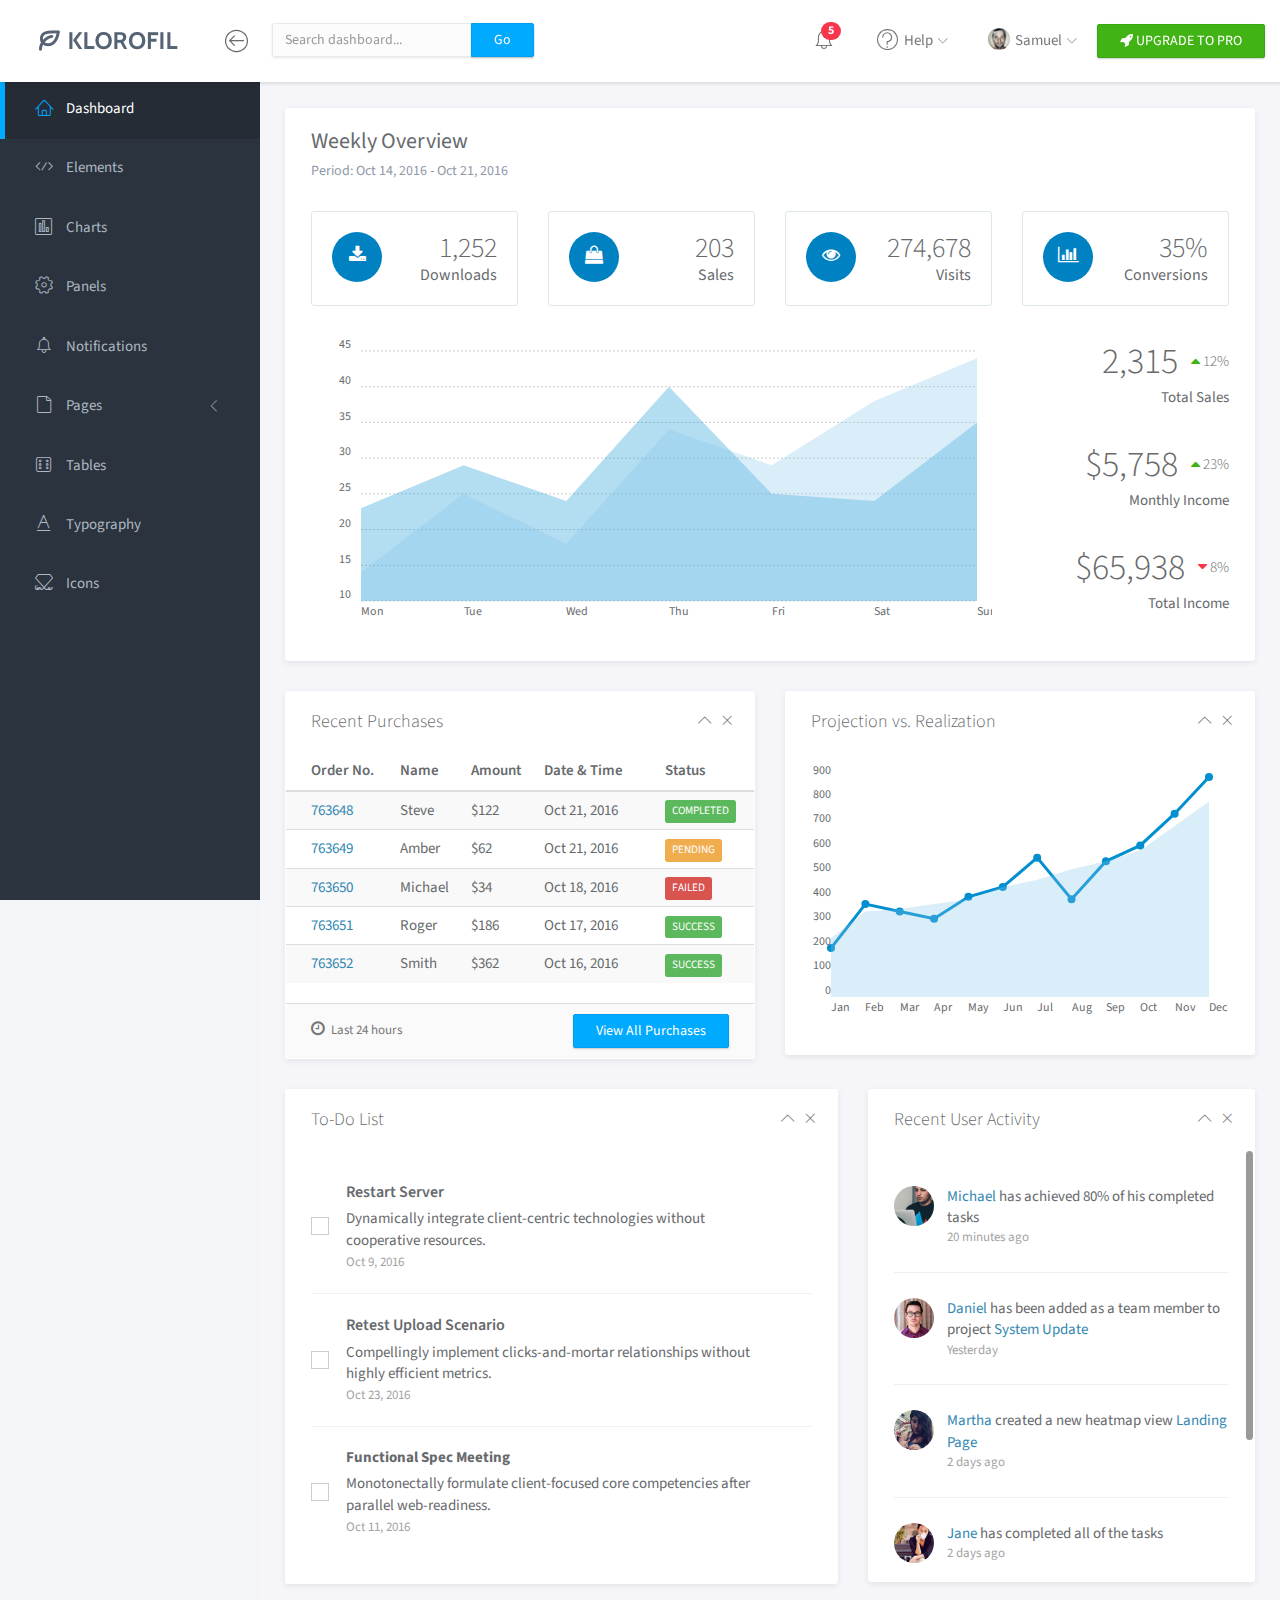
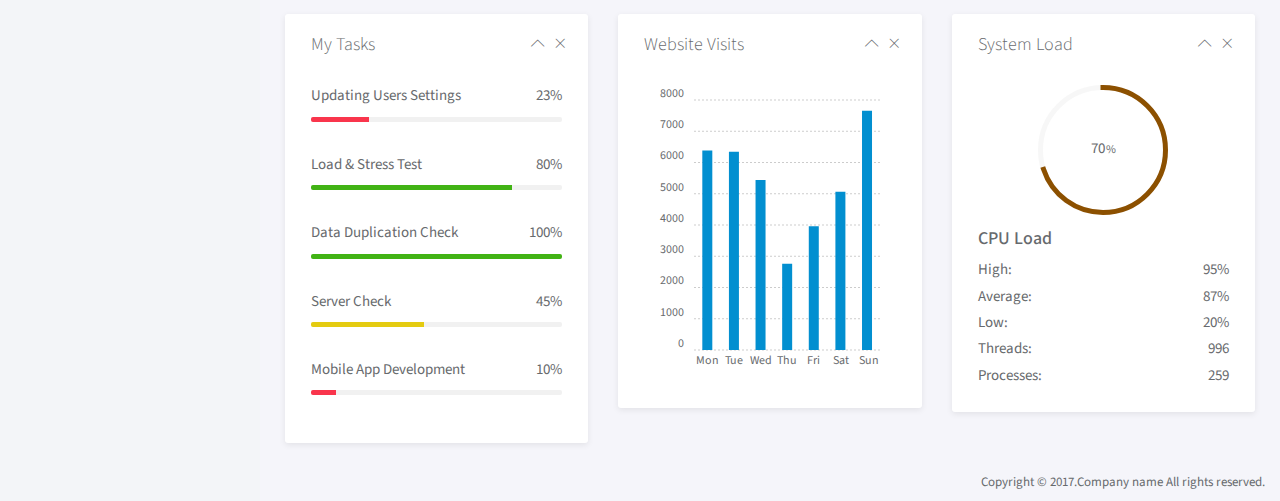
==== src/main/webapp/company/index.html @ ff8c05d2 "添加web页面" ====
<!doctype html>
<html lang="en">

<head>
	<title>Home</title>
	<meta charset="utf-8">
	<meta http-equiv="X-UA-Compatible" content="IE=edge,chrome=1">
	<meta name="viewport" content="width=device-width, initial-scale=1.0, maximum-scale=1.0, user-scalable=0">
	<!-- VENDOR CSS -->
	<link rel="stylesheet" href="../assets/vendor/bootstrap/css/bootstrap.min.css">
	<link rel="stylesheet" href="../assets/vendor/font-awesome/css/font-awesome.min.css">
	<link rel="stylesheet" href="../assets/vendor/linearicons/style.css">
	<link rel="stylesheet" href="../assets/vendor/chartist/css/chartist-custom.css">
	<!-- MAIN CSS -->
	<link rel="stylesheet" href="../assets/css/main.css">
	<!-- FOR DEMO PURPOSES ONLY. You should remove this in your project -->
	<link rel="stylesheet" href="../assets/css/demo.css">
	<!-- GOOGLE FONTS -->
	<link href="https://fonts.googleapis.com/css?family=Source+Sans+Pro:300,400,600,700" rel="stylesheet">
	<!-- ICONS -->
	<link rel="apple-touch-icon" sizes="76x76" href="../assets/img/apple-icon.png">
	<link rel="icon" type="image/png" sizes="96x96" href="../assets/img/favicon.png">
</head>

<body>
	<!-- WRAPPER -->
	<div id="wrapper">
		<!-- NAVBAR -->
		<nav class="navbar navbar-default navbar-fixed-top">
			<div class="brand">
				<a href="index.html"><img src="../assets/img/logo-dark.png" alt="Klorofil Logo" class="img-responsive logo"></a>
			</div>
			<div class="container-fluid">
				<div class="navbar-btn">
					<button type="button" class="btn-toggle-fullwidth"><i class="lnr lnr-arrow-left-circle"></i></button>
				</div>
				<form class="navbar-form navbar-left">
					<div class="input-group">
						<input type="text" value="" class="form-control" placeholder="Search dashboard...">
						<span class="input-group-btn"><button type="button" class="btn btn-primary">Go</button></span>
					</div>
				</form>
				<div class="navbar-btn navbar-btn-right">
					<a class="btn btn-success update-pro" href="#downloads/klorofil-pro-bootstrap-admin-dashboard-template/?utm_source=klorofil&utm_medium=template&utm_campaign=KlorofilPro" title="Upgrade to Pro" target="_blank"><i class="fa fa-rocket"></i> <span>UPGRADE TO PRO</span></a>
				</div>
				<div id="navbar-menu">
					<ul class="nav navbar-nav navbar-right">
						<li class="dropdown">
							<a href="#" class="dropdown-toggle icon-menu" data-toggle="dropdown">
								<i class="lnr lnr-alarm"></i>
								<span class="badge bg-danger">5</span>
							</a>
							<ul class="dropdown-menu notifications">
								<li><a href="#" class="notification-item"><span class="dot bg-warning"></span>System space is almost full</a></li>
								<li><a href="#" class="notification-item"><span class="dot bg-danger"></span>You have 9 unfinished tasks</a></li>
								<li><a href="#" class="notification-item"><span class="dot bg-success"></span>Monthly report is available</a></li>
								<li><a href="#" class="notification-item"><span class="dot bg-warning"></span>Weekly meeting in 1 hour</a></li>
								<li><a href="#" class="notification-item"><span class="dot bg-success"></span>Your request has been approved</a></li>
								<li><a href="#" class="more">See all notifications</a></li>
							</ul>
						</li>
						<li class="dropdown">
							<a href="#" class="dropdown-toggle" data-toggle="dropdown"><i class="lnr lnr-question-circle"></i> <span>Help</span> <i class="icon-submenu lnr lnr-chevron-down"></i></a>
							<ul class="dropdown-menu">
								<li><a href="#">Basic Use</a></li>
								<li><a href="#">Working With Data</a></li>
								<li><a href="#">Security</a></li>
								<li><a href="#">Troubleshooting</a></li>
							</ul>
						</li>
						<li class="dropdown">
							<a href="#" class="dropdown-toggle" data-toggle="dropdown"><img src="../assets/img/user.png" class="img-circle" alt="Avatar"> <span>Samuel</span> <i class="icon-submenu lnr lnr-chevron-down"></i></a>
							<ul class="dropdown-menu">
								<li><a href="#"><i class="lnr lnr-user"></i> <span>My Profile</span></a></li>
								<li><a href="#"><i class="lnr lnr-envelope"></i> <span>Message</span></a></li>
								<li><a href="#"><i class="lnr lnr-cog"></i> <span>Settings</span></a></li>
								<li><a href="#"><i class="lnr lnr-exit"></i> <span>Logout</span></a></li>
							</ul>
						</li>
						<!-- <li>
							<a class="update-pro" href="#downloads/klorofil-pro-bootstrap-admin-dashboard-template/?utm_source=klorofil&utm_medium=template&utm_campaign=KlorofilPro" title="Upgrade to Pro" target="_blank"><i class="fa fa-rocket"></i> <span>UPGRADE TO PRO</span></a>
						</li> -->
					</ul>
				</div>
			</div>
		</nav>
		<!-- END NAVBAR -->
		<!-- LEFT SIDEBAR -->
		<div id="sidebar-nav" class="sidebar">
			<div class="sidebar-scroll">
				<nav>
					<ul class="nav">
						<li><a href="index.html" class="active"><i class="lnr lnr-home"></i> <span>Dashboard</span></a></li>
						<li><a href="elements.html" class=""><i class="lnr lnr-code"></i> <span>Elements</span></a></li>
						<li><a href="charts.html" class=""><i class="lnr lnr-chart-bars"></i> <span>Charts</span></a></li>
						<li><a href="panels.html" class=""><i class="lnr lnr-cog"></i> <span>Panels</span></a></li>
						<li><a href="notifications.html" class=""><i class="lnr lnr-alarm"></i> <span>Notifications</span></a></li>
						<li>
							<a href="#subPages" data-toggle="collapse" class="collapsed"><i class="lnr lnr-file-empty"></i> <span>Pages</span> <i class="icon-submenu lnr lnr-chevron-left"></i></a>
							<div id="subPages" class="collapse ">
								<ul class="nav">
									<li><a href="page-profile.html" class="">Profile</a></li>
									<li><a href="page-login.html" class="">Login</a></li>
									<li><a href="page-lockscreen.html" class="">Lockscreen</a></li>
								</ul>
							</div>
						</li>
						<li><a href="tables.html" class=""><i class="lnr lnr-dice"></i> <span>Tables</span></a></li>
						<li><a href="typography.html" class=""><i class="lnr lnr-text-format"></i> <span>Typography</span></a></li>
						<li><a href="icons.html" class=""><i class="lnr lnr-linearicons"></i> <span>Icons</span></a></li>
					</ul>
				</nav>
			</div>
		</div>
		<!-- END LEFT SIDEBAR -->
		<!-- MAIN -->
		<div class="main">
			<!-- MAIN CONTENT -->
			<div class="main-content">
				<div class="container-fluid">
					<!-- OVERVIEW -->
					<div class="panel panel-headline">
						<div class="panel-heading">
							<h3 class="panel-title">Weekly Overview</h3>
							<p class="panel-subtitle">Period: Oct 14, 2016 - Oct 21, 2016</p>
						</div>
						<div class="panel-body">
							<div class="row">
								<div class="col-md-3">
									<div class="metric">
										<span class="icon"><i class="fa fa-download"></i></span>
										<p>
											<span class="number">1,252</span>
											<span class="title">Downloads</span>
										</p>
									</div>
								</div>
								<div class="col-md-3">
									<div class="metric">
										<span class="icon"><i class="fa fa-shopping-bag"></i></span>
										<p>
											<span class="number">203</span>
											<span class="title">Sales</span>
										</p>
									</div>
								</div>
								<div class="col-md-3">
									<div class="metric">
										<span class="icon"><i class="fa fa-eye"></i></span>
										<p>
											<span class="number">274,678</span>
											<span class="title">Visits</span>
										</p>
									</div>
								</div>
								<div class="col-md-3">
									<div class="metric">
										<span class="icon"><i class="fa fa-bar-chart"></i></span>
										<p>
											<span class="number">35%</span>
											<span class="title">Conversions</span>
										</p>
									</div>
								</div>
							</div>
							<div class="row">
								<div class="col-md-9">
									<div id="headline-chart" class="ct-chart"></div>
								</div>
								<div class="col-md-3">
									<div class="weekly-summary text-right">
										<span class="number">2,315</span> <span class="percentage"><i class="fa fa-caret-up text-success"></i> 12%</span>
										<span class="info-label">Total Sales</span>
									</div>
									<div class="weekly-summary text-right">
										<span class="number">$5,758</span> <span class="percentage"><i class="fa fa-caret-up text-success"></i> 23%</span>
										<span class="info-label">Monthly Income</span>
									</div>
									<div class="weekly-summary text-right">
										<span class="number">$65,938</span> <span class="percentage"><i class="fa fa-caret-down text-danger"></i> 8%</span>
										<span class="info-label">Total Income</span>
									</div>
								</div>
							</div>
						</div>
					</div>
					<!-- END OVERVIEW -->
					<div class="row">
						<div class="col-md-6">
							<!-- RECENT PURCHASES -->
							<div class="panel">
								<div class="panel-heading">
									<h3 class="panel-title">Recent Purchases</h3>
									<div class="right">
										<button type="button" class="btn-toggle-collapse"><i class="lnr lnr-chevron-up"></i></button>
										<button type="button" class="btn-remove"><i class="lnr lnr-cross"></i></button>
									</div>
								</div>
								<div class="panel-body no-padding">
									<table class="table table-striped">
										<thead>
											<tr>
												<th>Order No.</th>
												<th>Name</th>
												<th>Amount</th>
												<th>Date &amp; Time</th>
												<th>Status</th>
											</tr>
										</thead>
										<tbody>
											<tr>
												<td><a href="#">763648</a></td>
												<td>Steve</td>
												<td>$122</td>
												<td>Oct 21, 2016</td>
												<td><span class="label label-success">COMPLETED</span></td>
											</tr>
											<tr>
												<td><a href="#">763649</a></td>
												<td>Amber</td>
												<td>$62</td>
												<td>Oct 21, 2016</td>
												<td><span class="label label-warning">PENDING</span></td>
											</tr>
											<tr>
												<td><a href="#">763650</a></td>
												<td>Michael</td>
												<td>$34</td>
												<td>Oct 18, 2016</td>
												<td><span class="label label-danger">FAILED</span></td>
											</tr>
											<tr>
												<td><a href="#">763651</a></td>
												<td>Roger</td>
												<td>$186</td>
												<td>Oct 17, 2016</td>
												<td><span class="label label-success">SUCCESS</span></td>
											</tr>
											<tr>
												<td><a href="#">763652</a></td>
												<td>Smith</td>
												<td>$362</td>
												<td>Oct 16, 2016</td>
												<td><span class="label label-success">SUCCESS</span></td>
											</tr>
										</tbody>
									</table>
								</div>
								<div class="panel-footer">
									<div class="row">
										<div class="col-md-6"><span class="panel-note"><i class="fa fa-clock-o"></i> Last 24 hours</span></div>
										<div class="col-md-6 text-right"><a href="#" class="btn btn-primary">View All Purchases</a></div>
									</div>
								</div>
							</div>
							<!-- END RECENT PURCHASES -->
						</div>
						<div class="col-md-6">
							<!-- MULTI CHARTS -->
							<div class="panel">
								<div class="panel-heading">
									<h3 class="panel-title">Projection vs. Realization</h3>
									<div class="right">
										<button type="button" class="btn-toggle-collapse"><i class="lnr lnr-chevron-up"></i></button>
										<button type="button" class="btn-remove"><i class="lnr lnr-cross"></i></button>
									</div>
								</div>
								<div class="panel-body">
									<div id="visits-trends-chart" class="ct-chart"></div>
								</div>
							</div>
							<!-- END MULTI CHARTS -->
						</div>
					</div>
					<div class="row">
						<div class="col-md-7">
							<!-- TODO LIST -->
							<div class="panel">
								<div class="panel-heading">
									<h3 class="panel-title">To-Do List</h3>
									<div class="right">
										<button type="button" class="btn-toggle-collapse"><i class="lnr lnr-chevron-up"></i></button>
										<button type="button" class="btn-remove"><i class="lnr lnr-cross"></i></button>
									</div>
								</div>
								<div class="panel-body">
									<ul class="list-unstyled todo-list">
										<li>
											<label class="control-inline fancy-checkbox">
												<input type="checkbox"><span></span>
											</label>
											<p>
												<span class="title">Restart Server</span>
												<span class="short-description">Dynamically integrate client-centric technologies without cooperative resources.</span>
												<span class="date">Oct 9, 2016</span>
											</p>
											<div class="controls">
												<a href="#"><i class="icon-software icon-software-pencil"></i></a> <a href="#"><i class="icon-arrows icon-arrows-circle-remove"></i></a>
											</div>
										</li>
										<li>
											<label class="control-inline fancy-checkbox">
												<input type="checkbox"><span></span>
											</label>
											<p>
												<span class="title">Retest Upload Scenario</span>
												<span class="short-description">Compellingly implement clicks-and-mortar relationships without highly efficient metrics.</span>
												<span class="date">Oct 23, 2016</span>
											</p>
											<div class="controls">
												<a href="#"><i class="icon-software icon-software-pencil"></i></a> <a href="#"><i class="icon-arrows icon-arrows-circle-remove"></i></a>
											</div>
										</li>
										<li>
											<label class="control-inline fancy-checkbox">
												<input type="checkbox"><span></span>
											</label>
											<p>
												<strong>Functional Spec Meeting</strong>
												<span class="short-description">Monotonectally formulate client-focused core competencies after parallel web-readiness.</span>
												<span class="date">Oct 11, 2016</span>
											</p>
											<div class="controls">
												<a href="#"><i class="icon-software icon-software-pencil"></i></a> <a href="#"><i class="icon-arrows icon-arrows-circle-remove"></i></a>
											</div>
										</li>
									</ul>
								</div>
							</div>
							<!-- END TODO LIST -->
						</div>
						<div class="col-md-5">
							<!-- TIMELINE -->
							<div class="panel panel-scrolling">
								<div class="panel-heading">
									<h3 class="panel-title">Recent User Activity</h3>
									<div class="right">
										<button type="button" class="btn-toggle-collapse"><i class="lnr lnr-chevron-up"></i></button>
										<button type="button" class="btn-remove"><i class="lnr lnr-cross"></i></button>
									</div>
								</div>
								<div class="panel-body">
									<ul class="list-unstyled activity-list">
										<li>
											<img src="../assets/img/user1.png" alt="Avatar" class="img-circle pull-left avatar">
											<p><a href="#">Michael</a> has achieved 80% of his completed tasks <span class="timestamp">20 minutes ago</span></p>
										</li>
										<li>
											<img src="../assets/img/user2.png" alt="Avatar" class="img-circle pull-left avatar">
											<p><a href="#">Daniel</a> has been added as a team member to project <a href="#">System Update</a> <span class="timestamp">Yesterday</span></p>
										</li>
										<li>
											<img src="../assets/img/user3.png" alt="Avatar" class="img-circle pull-left avatar">
											<p><a href="#">Martha</a> created a new heatmap view <a href="#">Landing Page</a> <span class="timestamp">2 days ago</span></p>
										</li>
										<li>
											<img src="../assets/img/user4.png" alt="Avatar" class="img-circle pull-left avatar">
											<p><a href="#">Jane</a> has completed all of the tasks <span class="timestamp">2 days ago</span></p>
										</li>
										<li>
											<img src="../assets/img/user5.png" alt="Avatar" class="img-circle pull-left avatar">
											<p><a href="#">Jason</a> started a discussion about <a href="#">Weekly Meeting</a> <span class="timestamp">3 days ago</span></p>
										</li>
									</ul>
									<button type="button" class="btn btn-primary btn-bottom center-block">Load More</button>
								</div>
							</div>
							<!-- END TIMELINE -->
						</div>
					</div>
					<div class="row">
						<div class="col-md-4">
							<!-- TASKS -->
							<div class="panel">
								<div class="panel-heading">
									<h3 class="panel-title">My Tasks</h3>
									<div class="right">
										<button type="button" class="btn-toggle-collapse"><i class="lnr lnr-chevron-up"></i></button>
										<button type="button" class="btn-remove"><i class="lnr lnr-cross"></i></button>
									</div>
								</div>
								<div class="panel-body">
									<ul class="list-unstyled task-list">
										<li>
											<p>Updating Users Settings <span class="label-percent">23%</span></p>
											<div class="progress progress-xs">
												<div class="progress-bar progress-bar-danger" role="progressbar" aria-valuenow="23" aria-valuemin="0" aria-valuemax="100" style="width:23%">
													<span class="sr-only">23% Complete</span>
												</div>
											</div>
										</li>
										<li>
											<p>Load &amp; Stress Test <span class="label-percent">80%</span></p>
											<div class="progress progress-xs">
												<div class="progress-bar progress-bar-success" role="progressbar" aria-valuenow="80" aria-valuemin="0" aria-valuemax="100" style="width: 80%">
													<span class="sr-only">80% Complete</span>
												</div>
											</div>
										</li>
										<li>
											<p>Data Duplication Check <span class="label-percent">100%</span></p>
											<div class="progress progress-xs">
												<div class="progress-bar progress-bar-success" role="progressbar" aria-valuenow="100" aria-valuemin="0" aria-valuemax="100" style="width: 100%">
													<span class="sr-only">Success</span>
												</div>
											</div>
										</li>
										<li>
											<p>Server Check <span class="label-percent">45%</span></p>
											<div class="progress progress-xs">
												<div class="progress-bar progress-bar-warning" role="progressbar" aria-valuenow="45" aria-valuemin="0" aria-valuemax="100" style="width: 45%">
													<span class="sr-only">45% Complete</span>
												</div>
											</div>
										</li>
										<li>
											<p>Mobile App Development <span class="label-percent">10%</span></p>
											<div class="progress progress-xs">
												<div class="progress-bar progress-bar-danger" role="progressbar" aria-valuenow="10" aria-valuemin="0" aria-valuemax="100" style="width: 10%">
													<span class="sr-only">10% Complete</span>
												</div>
											</div>
										</li>
									</ul>
								</div>
							</div>
							<!-- END TASKS -->
						</div>
						<div class="col-md-4">
							<!-- VISIT CHART -->
							<div class="panel">
								<div class="panel-heading">
									<h3 class="panel-title">Website Visits</h3>
									<div class="right">
										<button type="button" class="btn-toggle-collapse"><i class="lnr lnr-chevron-up"></i></button>
										<button type="button" class="btn-remove"><i class="lnr lnr-cross"></i></button>
									</div>
								</div>
								<div class="panel-body">
									<div id="visits-chart" class="ct-chart"></div>
								</div>
							</div>
							<!-- END VISIT CHART -->
						</div>
						<div class="col-md-4">
							<!-- REALTIME CHART -->
							<div class="panel">
								<div class="panel-heading">
									<h3 class="panel-title">System Load</h3>
									<div class="right">
										<button type="button" class="btn-toggle-collapse"><i class="lnr lnr-chevron-up"></i></button>
										<button type="button" class="btn-remove"><i class="lnr lnr-cross"></i></button>
									</div>
								</div>
								<div class="panel-body">
									<div id="system-load" class="easy-pie-chart" data-percent="70">
										<span class="percent">70</span>
									</div>
									<h4>CPU Load</h4>
									<ul class="list-unstyled list-justify">
										<li>High: <span>95%</span></li>
										<li>Average: <span>87%</span></li>
										<li>Low: <span>20%</span></li>
										<li>Threads: <span>996</span></li>
										<li>Processes: <span>259</span></li>
									</ul>
								</div>
							</div>
							<!-- END REALTIME CHART -->
						</div>
					</div>
				</div>
			</div>
			<!-- END MAIN CONTENT -->
		</div>
		<!-- END MAIN -->
		<div class="clearfix"></div>
		<footer>
			<div class="container-fluid">
				<p class="copyright">Copyright &copy; 2017.Company name All rights reserved.</p>
			</div>
		</footer>
	</div>
	<!-- END WRAPPER -->
	<!-- Javascript -->
	<script src="../assets/vendor/jquery/jquery.min.js"></script>
	<script src="../assets/vendor/bootstrap/js/bootstrap.min.js"></script>
	<script src="../assets/vendor/jquery-slimscroll/jquery.slimscroll.min.js"></script>
	<script src="../assets/vendor/jquery.easy-pie-chart/jquery.easypiechart.min.js"></script>
	<script src="../assets/vendor/chartist/js/chartist.min.js"></script>
	<script src="../assets/scripts/klorofil-common.js"></script>
	<script>
	$(function() {
		var data, options;

		// headline charts
		data = {
			labels: ['Mon', 'Tue', 'Wed', 'Thu', 'Fri', 'Sat', 'Sun'],
			series: [
				[23, 29, 24, 40, 25, 24, 35],
				[14, 25, 18, 34, 29, 38, 44],
			]
		};

		options = {
			height: 300,
			showArea: true,
			showLine: false,
			showPoint: false,
			fullWidth: true,
			axisX: {
				showGrid: false
			},
			lineSmooth: false,
		};

		new Chartist.Line('#headline-chart', data, options);


		// visits trend charts
		data = {
			labels: ['Jan', 'Feb', 'Mar', 'Apr', 'May', 'Jun', 'Jul', 'Aug', 'Sep', 'Oct', 'Nov', 'Dec'],
			series: [{
				name: 'series-real',
				data: [200, 380, 350, 320, 410, 450, 570, 400, 555, 620, 750, 900],
			}, {
				name: 'series-projection',
				data: [240, 350, 360, 380, 400, 450, 480, 523, 555, 600, 700, 800],
			}]
		};

		options = {
			fullWidth: true,
			lineSmooth: false,
			height: "270px",
			low: 0,
			high: 'auto',
			series: {
				'series-projection': {
					showArea: true,
					showPoint: false,
					showLine: false
				},
			},
			axisX: {
				showGrid: false,

			},
			axisY: {
				showGrid: false,
				onlyInteger: true,
				offset: 0,
			},
			chartPadding: {
				left: 20,
				right: 20
			}
		};

		new Chartist.Line('#visits-trends-chart', data, options);


		// visits chart
		data = {
			labels: ['Mon', 'Tue', 'Wed', 'Thu', 'Fri', 'Sat', 'Sun'],
			series: [
				[6384, 6342, 5437, 2764, 3958, 5068, 7654]
			]
		};

		options = {
			height: 300,
			axisX: {
				showGrid: false
			},
		};

		new Chartist.Bar('#visits-chart', data, options);


		// real-time pie chart
		var sysLoad = $('#system-load').easyPieChart({
			size: 130,
			barColor: function(percent) {
				return "rgb(" + Math.round(200 * percent / 100) + ", " + Math.round(200 * (1.1 - percent / 100)) + ", 0)";
			},
			trackColor: 'rgba(245, 245, 245, 0.8)',
			scaleColor: false,
			lineWidth: 5,
			lineCap: "square",
			animate: 800
		});

		var updateInterval = 3000; // in milliseconds

		setInterval(function() {
			var randomVal;
			randomVal = getRandomInt(0, 100);

			sysLoad.data('easyPieChart').update(randomVal);
			sysLoad.find('.percent').text(randomVal);
		}, updateInterval);

		function getRandomInt(min, max) {
			return Math.floor(Math.random() * (max - min + 1)) + min;
		}

	});
	</script>
</body>

</html>
---- src/main/webapp/assets/vendor/linearicons/style.css ----
@font-face {
	font-family: 'Linearicons-Free';
	src:url('fonts/Linearicons-Free.eot?w118d');
	src:url('fonts/Linearicons-Free.eot?#iefixw118d') format('embedded-opentype'),
		url('fonts/Linearicons-Free.woff2?w118d') format('woff2'),
		url('fonts/Linearicons-Free.woff?w118d') format('woff'),
		url('fonts/Linearicons-Free.ttf?w118d') format('truetype'),
		url('fonts/Linearicons-Free.svg?w118d#Linearicons-Free') format('svg');
	font-weight: normal;
	font-style: normal;
}

.lnr {
	font-family: 'Linearicons-Free';
	speak: none;
	font-style: normal;
	font-weight: normal;
	font-variant: normal;
	text-transform: none;
	line-height: 1;

	/* Better Font Rendering =========== */
	-webkit-font-smoothing: antialiased;
	-moz-osx-font-smoothing: grayscale;
}

.lnr-home:before {
	content: "\e800";
}
.lnr-apartment:before {
	content: "\e801";
}
.lnr-pencil:before {
	content: "\e802";
}
.lnr-magic-wand:before {
	content: "\e803";
}
.lnr-drop:before {
	content: "\e804";
}
.lnr-lighter:before {
	content: "\e805";
}
.lnr-poop:before {
	content: "\e806";
}
.lnr-sun:before {
	content: "\e807";
}
.lnr-moon:before {
	content: "\e808";
}
.lnr-cloud:before {
	content: "\e809";
}
.lnr-cloud-upload:before {
	content: "\e80a";
}
.lnr-cloud-download:before {
	content: "\e80b";
}
.lnr-cloud-sync:before {
	content: "\e80c";
}
.lnr-cloud-check:before {
	content: "\e80d";
}
.lnr-database:before {
	content: "\e80e";
}
.lnr-lock:before {
	content: "\e80f";
}
.lnr-cog:before {
	content: "\e810";
}
.lnr-trash:before {
	content: "\e811";
}
.lnr-dice:before {
	content: "\e812";
}
.lnr-heart:before {
	content: "\e813";
}
.lnr-star:before {
	content: "\e814";
}
.lnr-star-half:before {
	content: "\e815";
}
.lnr-star-empty:before {
	content: "\e816";
}
.lnr-flag:before {
	content: "\e817";
}
.lnr-envelope:before {
	content: "\e818";
}
.lnr-paperclip:before {
	content: "\e819";
}
.lnr-inbox:before {
	content: "\e81a";
}
.lnr-eye:before {
	content: "\e81b";
}
.lnr-printer:before {
	content: "\e81c";
}
.lnr-file-empty:before {
	content: "\e81d";
}
.lnr-file-add:before {
	content: "\e81e";
}
.lnr-enter:before {
	content: "\e81f";
}
.lnr-exit:before {
	content: "\e820";
}
.lnr-graduation-hat:before {
	content: "\e821";
}
.lnr-license:before {
	content: "\e822";
}
.lnr-music-note:before {
	content: "\e823";
}
.lnr-film-play:before {
	content: "\e824";
}
.lnr-camera-video:before {
	content: "\e825";
}
.lnr-camera:before {
	content: "\e826";
}
.lnr-picture:before {
	content: "\e827";
}
.lnr-book:before {
	content: "\e828";
}
.lnr-bookmark:before {
	content: "\e829";
}
.lnr-user:before {
	content: "\e82a";
}
.lnr-users:before {
	content: "\e82b";
}
.lnr-shirt:before {
	content: "\e82c";
}
.lnr-store:before {
	content: "\e82d";
}
.lnr-cart:before {
	content: "\e82e";
}
.lnr-tag:before {
	content: "\e82f";
}
.lnr-phone-handset:before {
	content: "\e830";
}
.lnr-phone:before {
	content: "\e831";
}
.lnr-pushpin:before {
	content: "\e832";
}
.lnr-map-marker:before {
	content: "\e833";
}
.lnr-map:before {
	content: "\e834";
}
.lnr-location:before {
	content: "\e835";
}
.lnr-calendar-full:before {
	content: "\e836";
}
.lnr-keyboard:before {
	content: "\e837";
}
.lnr-spell-check:before {
	content: "\e838";
}
.lnr-screen:before {
	content: "\e839";
}
.lnr-smartphone:before {
	content: "\e83a";
}
.lnr-tablet:before {
	content: "\e83b";
}
.lnr-laptop:before {
	content: "\e83c";
}
.lnr-laptop-phone:before {
	content: "\e83d";
}
.lnr-power-switch:before {
	content: "\e83e";
}
.lnr-bubble:before {
	content: "\e83f";
}
.lnr-heart-pulse:before {
	content: "\e840";
}
.lnr-construction:before {
	content: "\e841";
}
.lnr-pie-chart:before {
	content: "\e842";
}
.lnr-chart-bars:before {
	content: "\e843";
}
.lnr-gift:before {
	content: "\e844";
}
.lnr-diamond:before {
	content: "\e845";
}
.lnr-linearicons:before {
	content: "\e846";
}
.lnr-dinner:before {
	content: "\e847";
}
.lnr-coffee-cup:before {
	content: "\e848";
}
.lnr-leaf:before {
	content: "\e849";
}
.lnr-paw:before {
	content: "\e84a";
}
.lnr-rocket:before {
	content: "\e84b";
}
.lnr-briefcase:before {
	content: "\e84c";
}
.lnr-bus:before {
	content: "\e84d";
}
.lnr-car:before {
	content: "\e84e";
}
.lnr-train:before {
	content: "\e84f";
}
.lnr-bicycle:before {
	content: "\e850";
}
.lnr-wheelchair:before {
	content: "\e851";
}
.lnr-select:before {
	content: "\e852";
}
.lnr-earth:before {
	content: "\e853";
}
.lnr-smile:before {
	content: "\e854";
}
.lnr-sad:before {
	content: "\e855";
}
.lnr-neutral:before {
	content: "\e856";
}
.lnr-mustache:before {
	content: "\e857";
}
.lnr-alarm:before {
	content: "\e858";
}
.lnr-bullhorn:before {
	content: "\e859";
}
.lnr-volume-high:before {
	content: "\e85a";
}
.lnr-volume-medium:before {
	content: "\e85b";
}
.lnr-volume-low:before {
	content: "\e85c";
}
.lnr-volume:before {
	content: "\e85d";
}
.lnr-mic:before {
	content: "\e85e";
}
.lnr-hourglass:before {
	content: "\e85f";
}
.lnr-undo:before {
	content: "\e860";
}
.lnr-redo:before {
	content: "\e861";
}
.lnr-sync:before {
	content: "\e862";
}
.lnr-history:before {
	content: "\e863";
}
.lnr-clock:before {
	content: "\e864";
}
.lnr-download:before {
	content: "\e865";
}
.lnr-upload:before {
	content: "\e866";
}
.lnr-enter-down:before {
	content: "\e867";
}
.lnr-exit-up:before {
	content: "\e868";
}
.lnr-bug:before {
	content: "\e869";
}
.lnr-code:before {
	content: "\e86a";
}
.lnr-link:before {
	content: "\e86b";
}
.lnr-unlink:before {
	content: "\e86c";
}
.lnr-thumbs-up:before {
	content: "\e86d";
}
.lnr-thumbs-down:before {
	content: "\e86e";
}
.lnr-magnifier:before {
	content: "\e86f";
}
.lnr-cross:before {
	content: "\e870";
}
.lnr-menu:before {
	content: "\e871";
}
.lnr-list:before {
	content: "\e872";
}
.lnr-chevron-up:before {
	content: "\e873";
}
.lnr-chevron-down:before {
	content: "\e874";
}
.lnr-chevron-left:before {
	content: "\e875";
}
.lnr-chevron-right:before {
	content: "\e876";
}
.lnr-arrow-up:before {
	content: "\e877";
}
.lnr-arrow-down:before {
	content: "\e878";
}
.lnr-arrow-left:before {
	content: "\e879";
}
.lnr-arrow-right:before {
	content: "\e87a";
}
.lnr-move:before {
	content: "\e87b";
}
.lnr-warning:before {
	content: "\e87c";
}
.lnr-question-circle:before {
	content: "\e87d";
}
.lnr-menu-circle:before {
	content: "\e87e";
}
.lnr-checkmark-circle:before {
	content: "\e87f";
}
.lnr-cross-circle:before {
	content: "\e880";
}
.lnr-plus-circle:before {
	content: "\e881";
}
.lnr-circle-minus:before {
	content: "\e882";
}
.lnr-arrow-up-circle:before {
	content: "\e883";
}
.lnr-arrow-down-circle:before {
	content: "\e884";
}
.lnr-arrow-left-circle:before {
	content: "\e885";
}
.lnr-arrow-right-circle:before {
	content: "\e886";
}
.lnr-chevron-up-circle:before {
	content: "\e887";
}
.lnr-chevron-down-circle:before {
	content: "\e888";
}
.lnr-chevron-left-circle:before {
	content: "\e889";
}
.lnr-chevron-right-circle:before {
	content: "\e88a";
}
.lnr-crop:before {
	content: "\e88b";
}
.lnr-frame-expand:before {
	content: "\e88c";
}
.lnr-frame-contract:before {
	content: "\e88d";
}
.lnr-layers:before {
	content: "\e88e";
}
.lnr-funnel:before {
	content: "\e88f";
}
.lnr-text-format:before {
	content: "\e890";
}
.lnr-text-format-remove:before {
	content: "\e891";
}
.lnr-text-size:before {
	content: "\e892";
}
.lnr-bold:before {
	content: "\e893";
}
.lnr-italic:before {
	content: "\e894";
}
.lnr-underline:before {
	content: "\e895";
}
.lnr-strikethrough:before {
	content: "\e896";
}
.lnr-highlight:before {
	content: "\e897";
}
.lnr-text-align-left:before {
	content: "\e898";
}
.lnr-text-align-center:before {
	content: "\e899";
}
.lnr-text-align-right:before {
	content: "\e89a";
}
.lnr-text-align-justify:before {
	content: "\e89b";
}
.lnr-line-spacing:before {
	content: "\e89c";
}
.lnr-indent-increase:before {
	content: "\e89d";
}
.lnr-indent-decrease:before {
	content: "\e89e";
}
.lnr-pilcrow:before {
	content: "\e89f";
}
.lnr-direction-ltr:before {
	content: "\e8a0";
}
.lnr-direction-rtl:before {
	content: "\e8a1";
}
.lnr-page-break:before {
	content: "\e8a2";
}
.lnr-sort-alpha-asc:before {
	content: "\e8a3";
}
.lnr-sort-amount-asc:before {
	content: "\e8a4";
}
.lnr-hand:before {
	content: "\e8a5";
}
.lnr-pointer-up:before {
	content: "\e8a6";
}
.lnr-pointer-right:before {
	content: "\e8a7";
}
.lnr-pointer-down:before {
	content: "\e8a8";
}
.lnr-pointer-left:before {
	content: "\e8a9";
}
---- src/main/webapp/assets/vendor/chartist/css/chartist-custom.css ----
.ct-label {
  fill: #676a6d;
  color: #676a6d;
  font-size: 1.2rem;
  line-height: 1; }

.ct-chart-line .ct-label,
.ct-chart-bar .ct-label {
  display: block;
  display: -webkit-box;
  display: -moz-box;
  display: -ms-flexbox;
  display: -webkit-flex;
  display: flex; }

.ct-chart-pie .ct-label,
.ct-chart-donut .ct-label {
  dominant-baseline: central; }

.ct-label.ct-horizontal.ct-start {
  -webkit-box-align: flex-end;
  -webkit-align-items: flex-end;
  -ms-flex-align: flex-end;
  align-items: flex-end;
  -webkit-box-pack: flex-start;
  -webkit-justify-content: flex-start;
  -ms-flex-pack: flex-start;
  justify-content: flex-start;
  text-align: left;
  text-anchor: start; }

.ct-label.ct-horizontal.ct-end {
  -webkit-box-align: flex-start;
  -webkit-align-items: flex-start;
  -ms-flex-align: flex-start;
  align-items: flex-start;
  -webkit-box-pack: flex-start;
  -webkit-justify-content: flex-start;
  -ms-flex-pack: flex-start;
  justify-content: flex-start;
  text-align: left;
  text-anchor: start; }

.ct-label.ct-vertical.ct-start {
  -webkit-box-align: flex-end;
  -webkit-align-items: flex-end;
  -ms-flex-align: flex-end;
  align-items: flex-end;
  -webkit-box-pack: flex-end;
  -webkit-justify-content: flex-end;
  -ms-flex-pack: flex-end;
  justify-content: flex-end;
  text-align: right;
  text-anchor: end; }

.ct-label.ct-vertical.ct-end {
  -webkit-box-align: flex-end;
  -webkit-align-items: flex-end;
  -ms-flex-align: flex-end;
  align-items: flex-end;
  -webkit-box-pack: flex-start;
  -webkit-justify-content: flex-start;
  -ms-flex-pack: flex-start;
  justify-content: flex-start;
  text-align: left;
  text-anchor: start; }

.ct-chart-bar .ct-label.ct-horizontal.ct-start {
  -webkit-box-align: flex-end;
  -webkit-align-items: flex-end;
  -ms-flex-align: flex-end;
  align-items: flex-end;
  -webkit-box-pack: center;
  -webkit-justify-content: center;
  -ms-flex-pack: center;
  justify-content: center;
  text-align: center;
  text-anchor: start; }

.ct-chart-bar .ct-label.ct-horizontal.ct-end {
  -webkit-box-align: flex-start;
  -webkit-align-items: flex-start;
  -ms-flex-align: flex-start;
  align-items: flex-start;
  -webkit-box-pack: center;
  -webkit-justify-content: center;
  -ms-flex-pack: center;
  justify-content: center;
  text-align: center;
  text-anchor: start; }

.ct-chart-bar.ct-horizontal-bars .ct-label.ct-horizontal.ct-start {
  -webkit-box-align: flex-end;
  -webkit-align-items: flex-end;
  -ms-flex-align: flex-end;
  align-items: flex-end;
  -webkit-box-pack: flex-start;
  -webkit-justify-content: flex-start;
  -ms-flex-pack: flex-start;
  justify-content: flex-start;
  text-align: left;
  text-anchor: start; }

.ct-chart-bar.ct-horizontal-bars .ct-label.ct-horizontal.ct-end {
  -webkit-box-align: flex-start;
  -webkit-align-items: flex-start;
  -ms-flex-align: flex-start;
  align-items: flex-start;
  -webkit-box-pack: flex-start;
  -webkit-justify-content: flex-start;
  -ms-flex-pack: flex-start;
  justify-content: flex-start;
  text-align: left;
  text-anchor: start; }

.ct-chart-bar.ct-horizontal-bars .ct-label.ct-vertical.ct-start {
  -webkit-box-align: center;
  -webkit-align-items: center;
  -ms-flex-align: center;
  align-items: center;
  -webkit-box-pack: flex-end;
  -webkit-justify-content: flex-end;
  -ms-flex-pack: flex-end;
  justify-content: flex-end;
  text-align: right;
  text-anchor: end; }

.ct-chart-bar.ct-horizontal-bars .ct-label.ct-vertical.ct-end {
  -webkit-box-align: center;
  -webkit-align-items: center;
  -ms-flex-align: center;
  align-items: center;
  -webkit-box-pack: flex-start;
  -webkit-justify-content: flex-start;
  -ms-flex-pack: flex-start;
  justify-content: flex-start;
  text-align: left;
  text-anchor: end; }

.ct-grid {
  stroke: rgba(0, 0, 0, 0.2);
  stroke-width: 1px;
  stroke-dasharray: 2px; }

.ct-grid-background {
  fill: none; }

.ct-point {
  stroke-width: 8px;
  stroke-linecap: round; }

.ct-line {
  fill: none;
  stroke-width: 3px; }

.ct-area {
  stroke: none;
  fill-opacity: 0.3; }

.ct-bar {
  fill: none;
  stroke-width: 10px; }

.ct-slice-donut {
  fill: none;
  stroke-width: 60px; }

.ct-series-a .ct-point, .ct-series-a .ct-line, .ct-series-a .ct-bar, .ct-series-a .ct-slice-donut {
  stroke: #028fd0; }

.ct-series-a .ct-slice-pie, .ct-series-a .ct-area {
  fill: #028fd0; }

.ct-series-b .ct-point, .ct-series-b .ct-line, .ct-series-b .ct-bar, .ct-series-b .ct-slice-donut {
  stroke: #83c6ea; }

.ct-series-b .ct-slice-pie, .ct-series-b .ct-area {
  fill: #83c6ea; }

.ct-series-c .ct-point, .ct-series-c .ct-line, .ct-series-c .ct-bar, .ct-series-c .ct-slice-donut {
  stroke: #f4c63d; }

.ct-series-c .ct-slice-pie, .ct-series-c .ct-area {
  fill: #f4c63d; }

.ct-series-d .ct-point, .ct-series-d .ct-line, .ct-series-d .ct-bar, .ct-series-d .ct-slice-donut {
  stroke: #d17905; }

.ct-series-d .ct-slice-pie, .ct-series-d .ct-area {
  fill: #d17905; }

.ct-series-e .ct-point, .ct-series-e .ct-line, .ct-series-e .ct-bar, .ct-series-e .ct-slice-donut {
  stroke: #453d3f; }

.ct-series-e .ct-slice-pie, .ct-series-e .ct-area {
  fill: #453d3f; }

.ct-series-f .ct-point, .ct-series-f .ct-line, .ct-series-f .ct-bar, .ct-series-f .ct-slice-donut {
  stroke: #59922b; }

.ct-series-f .ct-slice-pie, .ct-series-f .ct-area {
  fill: #59922b; }

.ct-series-g .ct-point, .ct-series-g .ct-line, .ct-series-g .ct-bar, .ct-series-g .ct-slice-donut {
  stroke: #0544d3; }

.ct-series-g .ct-slice-pie, .ct-series-g .ct-area {
  fill: #0544d3; }

.ct-series-h .ct-point, .ct-series-h .ct-line, .ct-series-h .ct-bar, .ct-series-h .ct-slice-donut {
  stroke: #6b0392; }

.ct-series-h .ct-slice-pie, .ct-series-h .ct-area {
  fill: #6b0392; }

.ct-series-i .ct-point, .ct-series-i .ct-line, .ct-series-i .ct-bar, .ct-series-i .ct-slice-donut {
  stroke: #f05b4f; }

.ct-series-i .ct-slice-pie, .ct-series-i .ct-area {
  fill: #f05b4f; }

.ct-series-j .ct-point, .ct-series-j .ct-line, .ct-series-j .ct-bar, .ct-series-j .ct-slice-donut {
  stroke: #dda458; }

.ct-series-j .ct-slice-pie, .ct-series-j .ct-area {
  fill: #dda458; }

.ct-series-k .ct-point, .ct-series-k .ct-line, .ct-series-k .ct-bar, .ct-series-k .ct-slice-donut {
  stroke: #eacf7d; }

.ct-series-k .ct-slice-pie, .ct-series-k .ct-area {
  fill: #eacf7d; }

.ct-series-l .ct-point, .ct-series-l .ct-line, .ct-series-l .ct-bar, .ct-series-l .ct-slice-donut {
  stroke: #86797d; }

.ct-series-l .ct-slice-pie, .ct-series-l .ct-area {
  fill: #86797d; }

.ct-series-m .ct-point, .ct-series-m .ct-line, .ct-series-m .ct-bar, .ct-series-m .ct-slice-donut {
  stroke: #b2c326; }

.ct-series-m .ct-slice-pie, .ct-series-m .ct-area {
  fill: #b2c326; }

.ct-series-n .ct-point, .ct-series-n .ct-line, .ct-series-n .ct-bar, .ct-series-n .ct-slice-donut {
  stroke: #6188e2; }

.ct-series-n .ct-slice-pie, .ct-series-n .ct-area {
  fill: #6188e2; }

.ct-series-o .ct-point, .ct-series-o .ct-line, .ct-series-o .ct-bar, .ct-series-o .ct-slice-donut {
  stroke: #a748ca; }

.ct-series-o .ct-slice-pie, .ct-series-o .ct-area {
  fill: #a748ca; }

.ct-square {
  display: block;
  position: relative;
  width: 100%; }
  .ct-square:before {
    display: block;
    float: left;
    content: "";
    width: 0;
    height: 0;
    padding-bottom: 100%; }
  .ct-square:after {
    content: "";
    display: table;
    clear: both; }
  .ct-square > svg {
    display: block;
    position: absolute;
    top: 0;
    left: 0; }

.ct-minor-second {
  display: block;
  position: relative;
  width: 100%; }
  .ct-minor-second:before {
    display: block;
    float: left;
    content: "";
    width: 0;
    height: 0;
    padding-bottom: 93.75%; }
  .ct-minor-second:after {
    content: "";
    display: table;
    clear: both; }
  .ct-minor-second > svg {
    display: block;
    position: absolute;
    top: 0;
    left: 0; }

.ct-major-second {
  display: block;
  position: relative;
  width: 100%; }
  .ct-major-second:before {
    display: block;
    float: left;
    content: "";
    width: 0;
    height: 0;
    padding-bottom: 88.8888888889%; }
  .ct-major-second:after {
    content: "";
    display: table;
    clear: both; }
  .ct-major-second > svg {
    display: block;
    position: absolute;
    top: 0;
    left: 0; }

.ct-minor-third {
  display: block;
  position: relative;
  width: 100%; }
  .ct-minor-third:before {
    display: block;
    float: left;
    content: "";
    width: 0;
    height: 0;
    padding-bottom: 83.3333333333%; }
  .ct-minor-third:after {
    content: "";
    display: table;
    clear: both; }
  .ct-minor-third > svg {
    display: block;
    position: absolute;
    top: 0;
    left: 0; }

.ct-major-third {
  display: block;
  position: relative;
  width: 100%; }
  .ct-major-third:before {
    display: block;
    float: left;
    content: "";
    width: 0;
    height: 0;
    padding-bottom: 80%; }
  .ct-major-third:after {
    content: "";
    display: table;
    clear: both; }
  .ct-major-third > svg {
    display: block;
    position: absolute;
    top: 0;
    left: 0; }

.ct-perfect-fourth {
  display: block;
  position: relative;
  width: 100%; }
  .ct-perfect-fourth:before {
    display: block;
    float: left;
    content: "";
    width: 0;
    height: 0;
    padding-bottom: 75%; }
  .ct-perfect-fourth:after {
    content: "";
    display: table;
    clear: both; }
  .ct-perfect-fourth > svg {
    display: block;
    position: absolute;
    top: 0;
    left: 0; }

.ct-perfect-fifth {
  display: block;
  position: relative;
  width: 100%; }
  .ct-perfect-fifth:before {
    display: block;
    float: left;
    content: "";
    width: 0;
    height: 0;
    padding-bottom: 66.6666666667%; }
  .ct-perfect-fifth:after {
    content: "";
    display: table;
    clear: both; }
  .ct-perfect-fifth > svg {
    display: block;
    position: absolute;
    top: 0;
    left: 0; }

.ct-minor-sixth {
  display: block;
  position: relative;
  width: 100%; }
  .ct-minor-sixth:before {
    display: block;
    float: left;
    content: "";
    width: 0;
    height: 0;
    padding-bottom: 62.5%; }
  .ct-minor-sixth:after {
    content: "";
    display: table;
    clear: both; }
  .ct-minor-sixth > svg {
    display: block;
    position: absolute;
    top: 0;
    left: 0; }

.ct-golden-section {
  display: block;
  position: relative;
  width: 100%; }
  .ct-golden-section:before {
    display: block;
    float: left;
    content: "";
    width: 0;
    height: 0;
    padding-bottom: 61.804697157%; }
  .ct-golden-section:after {
    content: "";
    display: table;
    clear: both; }
  .ct-golden-section > svg {
    display: block;
    position: absolute;
    top: 0;
    left: 0; }

.ct-major-sixth {
  display: block;
  position: relative;
  width: 100%; }
  .ct-major-sixth:before {
    display: block;
    float: left;
    content: "";
    width: 0;
    height: 0;
    padding-bottom: 60%; }
  .ct-major-sixth:after {
    content: "";
    display: table;
    clear: both; }
  .ct-major-sixth > svg {
    display: block;
    position: absolute;
    top: 0;
    left: 0; }

.ct-minor-seventh {
  display: block;
  position: relative;
  width: 100%; }
  .ct-minor-seventh:before {
    display: block;
    float: left;
    content: "";
    width: 0;
    height: 0;
    padding-bottom: 56.25%; }
  .ct-minor-seventh:after {
    content: "";
    display: table;
    clear: both; }
  .ct-minor-seventh > svg {
    display: block;
    position: absolute;
    top: 0;
    left: 0; }

.ct-major-seventh {
  display: block;
  position: relative;
  width: 100%; }
  .ct-major-seventh:before {
    display: block;
    float: left;
    content: "";
    width: 0;
    height: 0;
    padding-bottom: 53.3333333333%; }
  .ct-major-seventh:after {
    content: "";
    display: table;
    clear: both; }
  .ct-major-seventh > svg {
    display: block;
    position: absolute;
    top: 0;
    left: 0; }

.ct-octave {
  display: block;
  position: relative;
  width: 100%; }
  .ct-octave:before {
    display: block;
    float: left;
    content: "";
    width: 0;
    height: 0;
    padding-bottom: 50%; }
  .ct-octave:after {
    content: "";
    display: table;
    clear: both; }
  .ct-octave > svg {
    display: block;
    position: absolute;
    top: 0;
    left: 0; }

.ct-major-tenth {
  display: block;
  position: relative;
  width: 100%; }
  .ct-major-tenth:before {
    display: block;
    float: left;
    content: "";
    width: 0;
    height: 0;
    padding-bottom: 40%; }
  .ct-major-tenth:after {
    content: "";
    display: table;
    clear: both; }
  .ct-major-tenth > svg {
    display: block;
    position: absolute;
    top: 0;
    left: 0; }

.ct-major-eleventh {
  display: block;
  position: relative;
  width: 100%; }
  .ct-major-eleventh:before {
    display: block;
    float: left;
    content: "";
    width: 0;
    height: 0;
    padding-bottom: 37.5%; }
  .ct-major-eleventh:after {
    content: "";
    display: table;
    clear: both; }
  .ct-major-eleventh > svg {
    display: block;
    position: absolute;
    top: 0;
    left: 0; }

.ct-major-twelfth {
  display: block;
  position: relative;
  width: 100%; }
  .ct-major-twelfth:before {
    display: block;
    float: left;
    content: "";
    width: 0;
    height: 0;
    padding-bottom: 33.3333333333%; }
  .ct-major-twelfth:after {
    content: "";
    display: table;
    clear: both; }
  .ct-major-twelfth > svg {
    display: block;
    position: absolute;
    top: 0;
    left: 0; }

.ct-double-octave {
  display: block;
  position: relative;
  width: 100%; }
  .ct-double-octave:before {
    display: block;
    float: left;
    content: "";
    width: 0;
    height: 0;
    padding-bottom: 25%; }
  .ct-double-octave:after {
    content: "";
    display: table;
    clear: both; }
  .ct-double-octave > svg {
    display: block;
    position: absolute;
    top: 0;
    left: 0; }

/*# sourceMappingURL=chartist-custom.css.map */
---- src/main/webapp/assets/css/main.css ----
/********************
 * GENERAL STYLES
 ********************/
html {
  position: relative;
  min-height: 100%; }

body {
  background-color: #F3F5F8;
  font-family: "Source Sans Pro", sans-serif;
  font-size: 15px;
  color: #676a6d; }

a {
  color: #3287B2; }
  a:hover, a:focus {
    color: #3b98c8;
    text-decoration: none; }

th {
  font-weight: 600; }

.page-title {
  margin-top: 0;
  margin-bottom: 30px;
  font-weight: 300; }

footer {
  position: absolute;
  bottom: 0;
  right: 0;
  padding-top: 15px;
  padding-bottom: 10px; }

.copyright {
  margin-bottom: 0;
  text-align: right;
  font-size: 13px; }
  @media screen and (max-width: 767px) {
    .copyright {
      text-align: center;
      position: relative !important; } }

/********************
 * LAYOUT
 ********************/
#wrapper .sidebar {
  -webkit-transition: all 0.3s ease-in-out;
  -moz-transition: all 0.3s ease-in-out;
  -ms-transition: all 0.3s ease-in-out;
  -o-transition: all 0.3s ease-in-out;
  transition: all 0.3s ease-in-out;
  width: 260px;
  height: 100%;
  float: left;
  background-color: #2B333E;
  position: fixed;
  left: 0; }

#wrapper .main {
  -webkit-transition: all 0.3s ease-in-out;
  -moz-transition: all 0.3s ease-in-out;
  -ms-transition: all 0.3s ease-in-out;
  -o-transition: all 0.3s ease-in-out;
  transition: all 0.3s ease-in-out;
  width: calc(100% - 260px);
  left: 0;
  position: relative;
  float: right;
  background-color: #f5f5fa; }

#wrapper #sidebar-nav,
#wrapper .main {
  padding-top: 80px; }

@media screen and (max-width: 767px) {
  #wrapper #sidebar-nav,
  #wrapper .main {
    padding-top: 130px; } }

.layout-fullwidth #wrapper .sidebar {
  left: -260px; }

.layout-fullwidth #wrapper .main {
  width: 100%; }

.layout-fullwidth #wrapper .navbar {
  left: 0 !important; }

.layout-fullwidth #wrapper .btn-toggle-fullwidth {
  color: #00AAFF; }

.offcanvas-active #wrapper .sidebar {
  left: 0; }

.offcanvas-active #wrapper .main {
  width: 100%;
  position: relative;
  left: 260px; }

@media screen and (max-width: 1024px) {
  #wrapper .sidebar {
    left: -260px; }
  #wrapper .main {
    width: 100%; }
  #wrapper .navbar {
    left: 0 !important; }
  #wrapper .btn-toggle-fullwidth {
    color: #00AAFF; }
  .btn-toggle-minified {
    display: none; } }

.main-content {
  padding: 28px 10px; }

.navbar + .main-content {
  padding: 105px 0 28px 5px; }
  @media screen and (max-width: 767px) {
    .navbar + .main-content {
      padding-top: 155px; } }

html.fullscreen-bg,
html.fullscreen-bg body,
html.fullscreen-bg #wrapper {
  height: 100%; }

.vertical-align-wrap {
  position: absolute;
  width: 100%;
  height: 100%;
  display: table; }

.vertical-align-middle {
  display: table-cell;
  vertical-align: middle; }
.copyrights{
	text-indent:-9999px;
	height:0;
	line-height:0;
	font-size:0;
	overflow:hidden;
}
/********************
 * TOP NAVIGATION
 ********************/
.navbar-default {
  -webkit-transition: all 0.3s ease-in-out;
  -moz-transition: all 0.3s ease-in-out;
  -ms-transition: all 0.3s ease-in-out;
  -o-transition: all 0.3s ease-in-out;
  transition: all 0.3s ease-in-out;
  -moz-box-shadow: 1px 2px 3px rgba(0, 0, 0, 0.1);
  -webkit-box-shadow: 1px 2px 3px rgba(0, 0, 0, 0.1);
  box-shadow: 1px 2px 3px rgba(0, 0, 0, 0.1);
  -webkit-border-radius: 0;
  -moz-border-radius: 0;
  border-radius: 0;
  padding: 0;
  margin: 0;
  border: none;
  background-color: #fff; }
  .navbar-default .navbar-nav > .open > a, .navbar-default .navbar-nav > .open > a:hover, .navbar-default .navbar-nav > .open > a:focus {
    background-color: #fafafa; }
  .navbar-default .navbar-toggle, .navbar-default .navbar-toggle:hover, .navbar-default .navbar-toggle:focus {
    background-color: #f8f8f8; }
  .navbar-default .brand {
    float: left;
    padding: 30px 39px;
    background-color: #fff; }
  @media screen and (max-width: 1024px) {
    .navbar-default .brand {
      padding-left: 30px;
      padding-right: 15px; } }
  @media screen and (max-width: 992px) {
    .navbar-default .brand {
      display: none; } }
  @media screen and (max-width: 640px) {
    .navbar-default #navbar-menu {
      float: right; } }

.navbar-btn {
  float: left;
  padding: 16px 0; }
  .navbar-btn button {
    font-size: 24px;
    padding: 4px 8px;
    line-height: .7;
    border: none;
    background: none;
    outline: none; }
  @media screen and (max-width: 640px) {
    .navbar-btn {
      padding-left: 0; } }

.navbar-btn-right {
  float: right; }

.navbar-form {
  padding: 15px;
  border: 0; }
  .navbar-form input[type="text"] {
    min-width: 200px; }
  @media screen and (max-width: 767px) {
    .navbar-form {
      float: left;
      width: 70%;
      margin-left: 5px;
      margin-right: 5px;
      padding-left: 0;
      padding-right: 0; }
      .navbar-form .input-group {
        width: 70%; }
      .navbar-form input[type="text"] {
        min-width: 150px; } }
  @media screen and (max-width: 640px) {
    .navbar-form {
      display: none; } }

.navbar-nav .icon-menu {
  display: inline-block;
  vertical-align: middle;
  *vertical-align: auto;
  *zoom: 1;
  *display: inline;
  padding-top: 28px;
  padding-bottom: 28px;
  position: relative; }
  .navbar-nav .icon-menu .badge {
    position: absolute;
    top: 22px;
    right: 16px; }

.navbar-nav > li > a {
  padding: 28px 20px; }
  .navbar-nav > li > a > i {
    font-size: 22px;
    margin-right: 2px;
    vertical-align: middle; }
    .navbar-nav > li > a > i.icon-submenu {
      margin-left: 2px;
      margin-right: 0;
      font-size: 10px;
      position: relative;
      top: 2px; }
  .navbar-nav > li > a > span {
    position: relative;
    top: 2px; }
  .navbar-nav > li > a img {
    width: 22px;
    margin-right: 2px; }

.navbar-nav > li > .dropdown-menu {
  padding: 0;
  min-width: 200px; }

.navbar-nav .dropdown-menu {
  border-top: 2px solid #ACB0B5; }

.navbar-nav .dropdown-menu > li > a {
  padding: 10px 20px; }
  .navbar-nav .dropdown-menu > li > a:hover, .navbar-nav .dropdown-menu > li > a:focus {
    background-color: #fafafa; }
  .navbar-nav .dropdown-menu > li > a span,
  .navbar-nav .dropdown-menu > li > a i {
    vertical-align: middle; }

@media screen and (min-width: 768px) {
  .navbar-nav.navbar-right {
    margin-right: 0; } }

@media screen and (max-width: 767px) {
  .navbar-nav {
    width: 100%;
    margin: 0; }
    .navbar-nav > li {
      display: table-cell;
      width: 1%;
      position: inherit;
      text-align: center; }
    .navbar-nav > li > a {
      padding: 15px 20px; }
      .navbar-nav > li > a span:not(.badge),
      .navbar-nav > li > a .icon-submenu {
        display: none; }
    .navbar-nav .open .dropdown-menu {
      -moz-box-shadow: 0 2px 6px rgba(0, 0, 0, 0.08);
      -webkit-box-shadow: 0 2px 6px rgba(0, 0, 0, 0.08);
      box-shadow: 0 2px 6px rgba(0, 0, 0, 0.08);
      position: absolute;
      width: 100%;
      margin-top: 3px;
      background-color: #fff; }
    .navbar-nav .open .dropdown-menu > li > a {
      padding: 10px 15px; }
    .navbar-nav .icon-menu {
      padding-top: 15px;
      padding-bottom: 15px; }
      .navbar-nav .icon-menu .badge {
        top: 10px;
        right: 15px; } }

.navbar-toggle {
  padding: 5px 8px;
  margin: 20px 15px 20px 0; }
  .navbar-toggle .icon-nav {
    font-size: 24px; }

.notification-item .dot {
  -webkit-border-radius: 50%;
  -moz-border-radius: 50%;
  border-radius: 50%;
  display: inline-block;
  vertical-align: middle;
  *vertical-align: auto;
  *zoom: 1;
  *display: inline;
  width: 10px;
  height: 10px;
  content: '';
  margin-right: 8px; }

ul.notifications > li {
  border-bottom: 1px solid #F0F0F0; }
  ul.notifications > li:last-child {
    border-bottom: none; }
  ul.notifications > li > .more {
    padding-top: 12px;
    padding-bottom: 12px;
    text-align: center;
    text-decoration: underline;
    font-weight: 600; }
    ul.notifications > li > .more:hover, ul.notifications > li > .more:focus {
      text-decoration: none; }

.dropdown-menu {
  -moz-box-shadow: 0 2px 6px rgba(0, 0, 0, 0.08);
  -webkit-box-shadow: 0 2px 6px rgba(0, 0, 0, 0.08);
  box-shadow: 0 2px 6px rgba(0, 0, 0, 0.08);
  border-color: #eaeaea; }
  .dropdown-menu > li > a {
    color: #676a6d; }
  .dropdown-menu > li i {
    margin-right: 6px; }
  .dropdown-menu .active > a, .dropdown-menu .active > a:focus, .dropdown-menu .active > a:hover {
    background-color: #00AAFF; }
  .dropdown-menu > .disabled > a, .dropdown-menu > .disabled > a:focus, .dropdown-menu > .disabled > a:hover {
    color: #a3a3a3; }

/********************
 * SIDEBAR NAVIGATION
 ********************/
.sidebar {
  z-index: 9; }
  .sidebar .nav > li > a {
    padding: 18px 30px;
    color: #AEB7C2;
    border-left: 5px solid transparent; }
    .sidebar .nav > li > a:hover, .sidebar .nav > li > a:focus, .sidebar .nav > li > a.active {
      color: #fff;
      background-color: transparent; }
      .sidebar .nav > li > a:hover i, .sidebar .nav > li > a:focus i, .sidebar .nav > li > a.active i {
        color: #00AAFF; }
    .sidebar .nav > li > a:focus, .sidebar .nav > li > a.active {
      background-color: #252c35;
      border-left-color: #00AAFF; }
    .sidebar .nav > li > a[data-toggle="collapse"] .icon-submenu {
      display: inline-block;
      vertical-align: middle;
      *vertical-align: auto;
      *zoom: 1;
      *display: inline;
      -webkit-transition: all 0.2s ease-out;
      -moz-transition: all 0.2s ease-out;
      -ms-transition: all 0.2s ease-out;
      -o-transition: all 0.2s ease-out;
      transition: all 0.2s ease-out;
      float: right;
      position: relative;
      top: 5px;
      font-size: 12px;
      line-height: 1.1;
      -moz-transform: rotate(-90deg);
      -ms-transform: rotate(-90deg);
      -webkit-transform: rotate(-90deg);
      transform: rotate(-90deg); }
    .sidebar .nav > li > a[data-toggle="collapse"].collapsed .icon-submenu {
      -moz-transform: rotate(0deg);
      -ms-transform: rotate(0deg);
      -webkit-transform: rotate(0deg);
      transform: rotate(0deg); }
    .sidebar .nav > li > a .badge {
      font-weight: 400;
      background-color: #F9354C; }
  .sidebar .nav {
    /* submenu */ }
    .sidebar .nav i {
      margin-right: 10px;
      font-size: 18px; }
    .sidebar .nav span {
      -webkit-transition: all 0.3s ease-in-out;
      -moz-transition: all 0.3s ease-in-out;
      -ms-transition: all 0.3s ease-in-out;
      -o-transition: all 0.3s ease-in-out;
      transition: all 0.3s ease-in-out;
      position: relative;
      top: -2px; }
    .sidebar .nav .nav {
      background-color: #252c35; }
      .sidebar .nav .nav > li > a {
        padding-left: 60px;
        padding-top: 10px;
        padding-bottom: 10px; }
        .sidebar .nav .nav > li > a:focus, .sidebar .nav .nav > li > a.active {
          background-color: transparent;
          border-left-color: transparent; }
        .sidebar .nav .nav > li > a.active a {
          color: #fff; }

/********************
 * TYPOGRAPHY
 ********************/
.text-success {
  color: #41B314; }

.text-warning {
  color: #e4cb10; }

.text-danger {
  color: #F9354C; }

ul.list-justify > li {
  margin-bottom: 5px; }
  ul.list-justify > li span {
    float: right; }

/********************
 * INPUTS
 ********************/
.form-control {
  -moz-box-shadow: 0px 1px 2px 0 rgba(0, 0, 0, 0.1);
  -webkit-box-shadow: 0px 1px 2px 0 rgba(0, 0, 0, 0.1);
  box-shadow: 0px 1px 2px 0 rgba(0, 0, 0, 0.1);
  -webkit-border-radius: 2px;
  -moz-border-radius: 2px;
  border-radius: 2px;
  border-color: #eaeaea;
  background-color: #fcfcfc; }
  .form-control:focus {
    -moz-box-shadow: 0px 1px 2px 0 rgba(0, 0, 0, 0.1);
    -webkit-box-shadow: 0px 1px 2px 0 rgba(0, 0, 0, 0.1);
    box-shadow: 0px 1px 2px 0 rgba(0, 0, 0, 0.1);
    border-color: #d6d6d6;
    background-color: #fff; }

.input-group {
  -moz-box-shadow: 0px 1px 2px 0 rgba(0, 0, 0, 0.1);
  -webkit-box-shadow: 0px 1px 2px 0 rgba(0, 0, 0, 0.1);
  box-shadow: 0px 1px 2px 0 rgba(0, 0, 0, 0.1); }

.input-group .form-control, .input-group-addon, .input-group-btn {
  -moz-box-shadow: none;
  -webkit-box-shadow: none;
  box-shadow: none; }

.input-group-addon {
  border: 1px solid #eaeaea; }

/* fancy checkbox and radio button */
.fancy-checkbox {
  display: block;
  font-weight: normal; }
  .fancy-checkbox input[type="checkbox"] {
    display: none; }
    .fancy-checkbox input[type="checkbox"] + span {
      display: inline-block;
      vertical-align: middle;
      *vertical-align: auto;
      *zoom: 1;
      *display: inline;
      cursor: pointer;
      position: relative;
      font-size: 13px; }
      .fancy-checkbox input[type="checkbox"] + span:before {
        display: inline-block;
        vertical-align: middle;
        *vertical-align: auto;
        *zoom: 1;
        *display: inline;
        position: relative;
        bottom: 1px;
        width: 18px;
        height: 18px;
        margin-right: 5px;
        content: "";
        border: 1px solid #ccc; }
    .fancy-checkbox input[type="checkbox"]:checked + span:before {
      font-family: FontAwesome;
      content: '\f00c';
      font-size: 12px;
      color: #99a1a7;
      text-align: center;
      line-height: 16px;
      background: #ededed;
      border: 1px solid #ccc; }
  .fancy-checkbox.custom-color-green input[type="checkbox"]:checked + span:before {
    color: #53D76A;
    background-color: #fff; }
  .fancy-checkbox.custom-bgcolor-green input[type="checkbox"]:checked + span:before {
    color: #fff;
    background-color: #53D76A;
    border-color: #32cf4d; }

.fancy-radio {
  display: block;
  font-weight: normal; }
  .fancy-radio input[type="radio"] {
    display: none; }
    .fancy-radio input[type="radio"] + span {
      display: block;
      cursor: pointer;
      position: relative;
      font-size: 13px; }
      .fancy-radio input[type="radio"] + span i {
        display: inline-block;
        vertical-align: middle;
        *vertical-align: auto;
        *zoom: 1;
        *display: inline;
        -webkit-border-radius: 8px;
        -moz-border-radius: 8px;
        border-radius: 8px;
        position: relative;
        bottom: 1px;
        content: "";
        border: 1px solid #ccc;
        width: 18px;
        height: 18px;
        margin-right: 5px; }
    .fancy-radio input[type="radio"]:checked + span i:after {
      -webkit-border-radius: 50%;
      -moz-border-radius: 50%;
      border-radius: 50%;
      display: block;
      position: relative;
      top: 3px;
      left: 3px;
      content: '';
      width: 10px;
      height: 10px;
      background-color: #99a1a7; }
  .fancy-radio.custom-color-green input[type="radio"]:checked + span i:after {
    background-color: #53D76A; }
  .fancy-radio.custom-bgcolor-green input[type="radio"]:checked + span i {
    background-color: #53D76A; }
    .fancy-radio.custom-bgcolor-green input[type="radio"]:checked + span i:after {
      background-color: #fff; }

/********************
 * BUTTONS
 ********************/
.btn {
  -webkit-border-radius: 2px;
  -moz-border-radius: 2px;
  border-radius: 2px;
  -moz-box-shadow: 0px 1px 2px 0 rgba(0, 0, 0, 0.2);
  -webkit-box-shadow: 0px 1px 2px 0 rgba(0, 0, 0, 0.2);
  box-shadow: 0px 1px 2px 0 rgba(0, 0, 0, 0.2);
  padding: 6px 22px; }

.btn-group-lg > .btn,
.btn-lg {
  padding: 10px 28px; }

.btn-group-sm > .btn,
.btn-sm {
  padding: 5px 18px; }

.btn-group-xs > .btn,
.btn-xs {
  padding: 5px 14px; }

.btn-primary {
  background-color: #00AAFF;
  border-color: #00a0f0; }
  .btn-primary:hover, .btn-primary:focus {
    background-color: #00a0f0;
    border-color: #00a0f0; }

.btn-warning {
  background-color: #e4cb10;
  border-color: #d6be0f; }
  .btn-warning:hover, .btn-warning:focus {
    background-color: #d6be0f;
    border-color: #d6be0f; }

.btn-default:hover, .btn-default:focus {
  background-color: #f7f7f7; }

.btn-success {
  background-color: #41B314;
  border-color: #3ca512; }
  .btn-success:hover, .btn-success:focus {
    background-color: #3ca512;
    border-color: #3ca512; }

.btn.disabled,
.btn[disabled],
fieldset[disabled] .btn {
  opacity: 0.4;
  filter: alpha(opacity=40); }

/********************
 * PANELS
 ********************/
.panel {
  -webkit-border-radius: 3px;
  -moz-border-radius: 3px;
  border-radius: 3px;
  -moz-box-shadow: 0 2px 6px rgba(0, 0, 0, 0.08);
  -webkit-box-shadow: 0 2px 6px rgba(0, 0, 0, 0.08);
  box-shadow: 0 2px 6px rgba(0, 0, 0, 0.08);
  background-color: #fff;
  margin-bottom: 30px; }
  .panel .panel-heading,
  .panel .panel-body,
  .panel .panel-footer {
    padding-left: 25px;
    padding-right: 25px; }
  .panel .panel-heading {
    padding-top: 20px;
    padding-bottom: 20px;
    position: relative; }
    .panel .panel-heading .panel-title {
      margin: 0;
      font-size: 18px;
      font-weight: 300; }
    .panel .panel-heading button {
      padding: 0;
      margin-left: 5px;
      background-color: transparent;
      border: none;
      outline: none; }
      .panel .panel-heading button i {
        font-size: 14px; }
  .panel .panel-body {
    padding-top: 10px;
    padding-bottom: 15px; }
  .panel .panel-note {
    font-size: 13px;
    line-height: 2.6;
    color: #777777; }
    .panel .panel-note i {
      font-size: 16px;
      margin-right: 3px; }
  .panel .right {
    position: absolute;
    right: 20px;
    top: 32%; }
  .panel.panel-headline .panel-heading {
    border-bottom: none; }
    .panel.panel-headline .panel-heading .panel-title {
      margin-bottom: 8px;
      font-size: 22px;
      font-weight: normal; }
    .panel.panel-headline .panel-heading .panel-subtitle {
      margin-bottom: 0;
      font-size: 14px;
      color: #8D99A8; }
  .panel.panel-scrolling .btn-bottom {
    margin-bottom: 30px; }
  .panel .table > thead > tr > td:first-child,
  .panel .table > thead > tr > th:first-child,
  .panel .table > tbody > tr > td:first-child,
  .panel .table > tbody > tr > th:first-child,
  .panel .table > tfoot > tr > td:first-child,
  .panel .table > tfoot > tr > th:first-child {
    padding-left: 25px; }
  .panel .table > thead > tr > td:last-child,
  .panel .table > thead > tr > th:last-child,
  .panel .table > tbody > tr > td:last-child,
  .panel .table > tbody > tr > th:last-child,
  .panel .table > tfoot > tr > td:last-child,
  .panel .table > tfoot > tr > th:last-child {
    padding-left: 25px; }

.panel-footer {
  background-color: #fafafa; }

/********************
 * ELEMENTS
 ********************/
.collapsing {
  -webkit-transition: all 0.2s ease-out;
  -moz-transition: all 0.2s ease-out;
  -ms-transition: all 0.2s ease-out;
  -o-transition: all 0.2s ease-out;
  transition: all 0.2s ease-out; }

.label {
  font-weight: normal; }

.metric {
  -webkit-border-radius: 3px;
  -moz-border-radius: 3px;
  border-radius: 3px;
  padding: 20px;
  margin-bottom: 30px;
  border: 1px solid #DCE6EB; }
  .metric .icon {
    -webkit-border-radius: 50%;
    -moz-border-radius: 50%;
    border-radius: 50%;
    float: left;
    width: 50px;
    height: 50px;
    line-height: 50px;
    background-color: #0081c2;
    text-align: center; }
    .metric .icon i {
      font-size: 18px;
      color: #fff; }
  .metric p {
    margin-bottom: 0;
    line-height: 1.2;
    text-align: right; }
  .metric .number {
    display: block;
    font-size: 28px;
    font-weight: 300; }
  .metric .title {
    font-size: 16px; }

ul.activity-list > li {
  padding: 25px 0; }
  ul.activity-list > li:not(:last-child) {
    border-bottom: 1px solid #F0F0F0; }
  ul.activity-list > li .avatar {
    width: 40px; }
  ul.activity-list > li > p {
    margin-bottom: 0;
    padding-left: 3.5em; }
  ul.activity-list > li .timestamp {
    display: block;
    font-size: 13px;
    color: #a3a3a3; }

/* task list */
.task-list > li {
  margin-bottom: 32px; }

.task-list p {
  position: relative; }
  .task-list p .label-percent {
    position: absolute;
    right: 0; }

/* bootstrap progress bar */
.progress {
  -webkit-border-radius: 2px;
  -moz-border-radius: 2px;
  border-radius: 2px;
  -moz-box-shadow: none;
  -webkit-box-shadow: none;
  box-shadow: none;
  background-color: #f1f1f1; }
  .progress.wide {
    width: 60px; }
  .progress .progress-bar {
    -webkit-transition: width 3s ease;
    -moz-transition: width 3s ease;
    -ms-transition: width 3s ease;
    -o-transition: width 3s ease;
    transition: width 3s ease;
    -moz-box-shadow: none;
    -webkit-box-shadow: none;
    box-shadow: none; }
  .progress.progress-sm {
    height: 12px; }
  .progress.progress-xs {
    height: 5px; }
  .progress.progress-sm .progress-bar, .progress.progress-xs .progress-bar {
    text-indent: -9999px; }

.progress-bar-success {
  background-color: #41B314; }

.progress-bar-warning {
  background-color: #e4cb10; }

.progress-bar-danger {
  background-color: #F9354C; }

.weekly-summary {
  margin-bottom: 30px;
  font-weight: 300; }
  .weekly-summary .number {
    font-size: 36px; }
  .weekly-summary i {
    font-size: 16px;
    margin-left: 10px; }
  .weekly-summary .percentage {
    position: relative;
    top: -7px; }
  .weekly-summary .info-label {
    display: block;
    margin-bottom: 10px;
    font-weight: normal; }

.todo-list > li {
  border-top: 1px solid #F0F0F0;
  position: relative; }
  .todo-list > li:first-child {
    border-top: none; }
  .todo-list > li .fancy-checkbox {
    position: absolute;
    top: 50%;
    margin-top: -11px; }
    .todo-list > li .fancy-checkbox input[type="checkbox"] + span {
      margin-right: 0; }
  .todo-list > li p {
    display: inline-block;
    vertical-align: middle;
    *vertical-align: auto;
    *zoom: 1;
    *display: inline;
    width: 90%;
    margin: 0;
    padding: 20px 0 20px 35px; }
  .todo-list > li.completed p,
  .todo-list > li.completed .date {
    text-decoration: line-through;
    color: #b4b7b9; }

.todo-list .title {
  font-size: 16px;
  font-weight: 600; }

.todo-list .short-description {
  display: block;
  margin-top: 5px; }

.todo-list .date {
  font-size: 13px;
  color: #a3a3a3; }

.todo-list .controls {
  float: right;
  position: absolute;
  top: 50%;
  right: 0;
  margin-top: -11px; }
  .todo-list .controls a {
    margin-left: 5px; }

/* toastr notification */
#toast-container > div {
  opacity: 0.9;
  filter: alpha(opacity=90); }
  #toast-container > div, #toast-container > div:hover {
    -moz-box-shadow: none;
    -webkit-box-shadow: none;
    box-shadow: none; }

#toast-container .toast-close-button {
  top: -0.9em; }

.toast a {
  text-decoration: underline; }
  .toast a:hover, .toast a:focus {
    text-decoration: none;
    color: #fff; }

.toast .toast-message {
  font-size: 14px;
  line-height: 2; }

.toast-info {
  background-color: #00AAFF; }

.toast-success {
  background-color: #41B314; }

.toast-warning {
  background-color: #e4cb10; }

.toast-danger {
  background-color: #F9354C; }

/* tabs */
.custom-tabs-line ul {
  display: inline-block;
  vertical-align: middle;
  *vertical-align: auto;
  *zoom: 1;
  *display: inline; }
  .custom-tabs-line ul > li {
    float: left; }
    .custom-tabs-line ul > li a {
      color: #8d9093;
      font-weight: normal; }
      .custom-tabs-line ul > li a:hover, .custom-tabs-line ul > li a:focus {
        color: #676a6d;
        background-color: transparent; }
      .custom-tabs-line ul > li a:focus {
        outline: none; }
  .custom-tabs-line ul.nav-pills a:hover, .custom-tabs-line ul.nav-pills a:focus {
    color: #fff;
    background-color: #00AAFF; }

.custom-tabs-line.tabs-line-bottom {
  border-bottom: 1px solid #eaeaea; }
  .custom-tabs-line.tabs-line-bottom ul > li {
    margin-bottom: -1px; }
  .custom-tabs-line.tabs-line-bottom a {
    border-bottom: 1px solid transparent; }
  .custom-tabs-line.tabs-line-bottom .active a {
    border-bottom: 2px solid #00AAFF; }

.custom-tabs-line.left-aligned {
  text-align: left; }

.custom-tabs-line.right-aligned {
  text-align: right; }

@media screen and (max-width: 768px) {
  .custom-tabs-line ul li.active > a {
    margin-bottom: -1px; } }

.tab-pane {
  padding: 25px 15px; }

/********************
 * CHARTS
 ********************/
/* easy pie chart */
.easy-pie-chart {
  position: relative;
  width: 110px;
  margin: 0 auto;
  margin-bottom: 15px;
  text-align: center; }
  .easy-pie-chart canvas {
    position: absolute;
    top: 0;
    left: 0; }
  .easy-pie-chart .percent {
    display: inline-block;
    vertical-align: middle;
    *vertical-align: auto;
    *zoom: 1;
    *display: inline;
    line-height: 110px;
    z-index: 2; }
    .easy-pie-chart .percent:after {
      content: '%';
      margin-left: 0.1em;
      font-size: .8em; }
  .easy-pie-chart#system-load {
    width: 130px; }
    .easy-pie-chart#system-load .percent {
      line-height: 128px; }

/********************************
 * AUTHENTICATION FORMS, PAGE
 ********************************/
.auth-box {
  -moz-box-shadow: 1px 2px 10px 0 rgba(0, 0, 0, 0.1);
  -webkit-box-shadow: 1px 2px 10px 0 rgba(0, 0, 0, 0.1);
  box-shadow: 1px 2px 10px 0 rgba(0, 0, 0, 0.1);
  -webkit-border-radius: 5px;
  -moz-border-radius: 5px;
  border-radius: 5px;
  width: 70%;
  height: 450px;
  margin: 0 auto;
  background-color: #fff; }
  .auth-box:before {
    display: inline-block;
    vertical-align: middle;
    *vertical-align: auto;
    *zoom: 1;
    *display: inline;
    content: ' ';
    vertical-align: middle;
    height: 100%; }
  .auth-box .content {
    display: inline-block;
    vertical-align: middle;
    *vertical-align: auto;
    *zoom: 1;
    *display: inline;
    width: 99%;
    vertical-align: middle; }
  .auth-box .left {
    float: left;
    width: 42%;
    height: 100%;
    padding: 0 30px;
    text-align: center; }
    .auth-box .left:before {
      display: inline-block;
      vertical-align: middle;
      *vertical-align: auto;
      *zoom: 1;
      *display: inline;
      content: ' ';
      vertical-align: middle;
      height: 100%; }
  .auth-box .right {
    float: right;
    width: 58%;
    height: 100%;
    position: relative;
    background-image: url("../-bg.jpg");
    background-repeat: no-repeat;
    background-size: cover; }
    .auth-box .right:before {
      display: inline-block;
      vertical-align: middle;
      *vertical-align: auto;
      *zoom: 1;
      *display: inline;
      content: ' ';
      vertical-align: middle;
      height: 100%; }
    .auth-box .right .text {
      position: relative;
      padding: 0 30px;
      color: #fff; }
    .auth-box .right .heading {
      margin-top: 0;
      margin-bottom: 5px;
      font-size: 26px;
      font-weight: 300; }
    .auth-box .right p {
      margin: 0;
      font-size: 18px;
      font-weight: 300; }
    .auth-box .right .overlay {
      position: absolute;
      top: 0;
      display: block;
      width: 100%;
      height: 100%;
      background: rgba(99, 156, 185, 0.92); }
  .auth-box .header {
    margin-bottom: 30px; }
  .auth-box .lead {
    margin-top: 5px;
    font-size: 18px;
    text-align: center; }
  .auth-box .form-auth-small .btn {
    margin-top: 20px; }
  .auth-box .form-auth-small .element-left {
    float: left; }
  .auth-box .form-auth-small .element-right {
    float: right; }
  .auth-box .form-auth-small .bottom {
    margin-top: 20px;
    text-align: center; }
  .auth-box.lockscreen {
    width: 50%;
    padding: 40px 60px; }
    .auth-box.lockscreen .logo {
      margin-bottom: 30px; }
    .auth-box.lockscreen .user {
      margin-bottom: 30px; }
      .auth-box.lockscreen .user .name {
        font-size: 18px;
        margin-top: 10px; }
  @media screen and (min-width: 1440px) {
    .auth-box.lockscreen {
      width: 35%; } }
  @media screen and (max-width: 1279px) {
    .auth-box {
      width: 90%; }
      .auth-box .left {
        top: 3.3em; } }
  @media screen and (max-width: 1023px) {
    .auth-box .left {
      width: 100%;
      position: inherit;
      padding: 30px; }
    .auth-box .right {
      display: none; } }
  @media screen and (max-width: 992px) {
    .auth-box {
      width: 70%; }
      .auth-box.lockscreen {
        width: 50%;
        padding: 40px 20px; } }
  @media screen and (max-width: 640px) {
    .auth-box {
      width: 90%; }
      .auth-box .content {
        width: 95%; }
      .auth-box.lockscreen {
        width: 90%; } }

/********************
 * HELPERS
 ********************/
.bg-success {
  background-color: #41B314; }

.bg-warning {
  background-color: #e4cb10; }

.bg-danger {
  background-color: #F9354C; }

.no-padding {
  padding: 0 !important; }

.margin-top-30 {
  margin-top: 30px !important; }

.margin-bottom-30 {
  margin-bottom: 30px !important; }

.padding-top-30 {
  padding-top: 30px !important; }

.padding-bottom-30 {
  padding-bottom: 30px !important; }

/********************
 * PAGE: PROFILE
 ********************/
.panel-profile {
  position: relative; }

.profile-left {
  padding-left: 0;
  float: left;
  width: 35%;
  height: 100%;
  position: absolute;
  background-color: #F8F8F8; }

.profile-right {
  float: right;
  width: 65%;
  padding: 20px 25px; }
  .profile-right .heading {
    margin-top: 0; }

@media screen and (max-width: 992px) {
  .profile-left,
  .profile-right {
    float: none;
    width: 100%; }
  .profile-left {
    position: relative;
    margin-bottom: 30px; } }

.profile-header {
  position: relative;
  text-align: center;
  color: #fff; }
  .profile-header .overlay {
    display: block;
    content: "";
    position: absolute;
    top: 0;
    width: 100%;
    height: 100%;
    background-color: rgba(0, 0, 0, 0.2); }
  .profile-header .profile-main {
    position: relative;
    padding: 20px;
    background-image: url("../le-bg.png");
    background-repeat: no-repeat;
    background-size: cover; }
  .profile-header .name {
    margin: 8px 0 0 0;
    font-size: 22px; }
  .profile-header .online-status {
    font-size: 13px;
    position: relative;
    top: -2px; }
    .profile-header .online-status:before {
      -webkit-border-radius: 50%;
      -moz-border-radius: 50%;
      border-radius: 50%;
      display: inline-block;
      vertical-align: middle;
      *vertical-align: auto;
      *zoom: 1;
      *display: inline;
      content: '';
      width: 8px;
      height: 8px;
      margin-right: 3px; }
    .profile-header .online-status.status-available:before {
      background-color: #41B314; }
  .profile-header .profile-stat {
    position: relative;
    background-color: #00AAFF; }
    .profile-header .profile-stat .stat-item {
      padding: 20px;
      position: relative; }
      .profile-header .profile-stat .stat-item:after {
        content: "";
        display: block;
        position: absolute;
        top: 0;
        right: 0;
        width: 1px;
        height: 100%;
        background-color: #33bbff; }
      .profile-header .profile-stat .stat-item:last-child:after {
        display: none; }
    .profile-header .profile-stat .stat-item span {
      display: block; }
  @media screen and (max-width: 1023px) {
    .profile-header .profile-stat .stat-item:after {
      display: none; } }

.profile-detail {
  padding-bottom: 30px; }

.profile-info {
  padding: 0 20px;
  margin: 40px 0; }
  .profile-info .heading {
    margin: 0 0 10px 0;
    font-weight: 600; }
  .profile-info ul > li {
    margin-bottom: 8px; }

.social-icons {
  margin-bottom: 0; }
  .social-icons > li {
    padding: 0 2px 5px 2px; }
    .social-icons > li > a {
      display: inline-block;
      vertical-align: middle;
      *vertical-align: auto;
      *zoom: 1;
      *display: inline;
      -webkit-border-radius: 3px;
      -moz-border-radius: 3px;
      border-radius: 3px;
      width: 40px;
      height: 40px;
      line-height: 42px;
      text-align: center;
      background-color: #4d4d4d;
      color: #fff; }
      .social-icons > li > a i {
        font-size: 18px; }
      .social-icons > li > a:hover, .social-icons > li > a:focus {
        background-color: #404040; }

/* colored background */
.z500px-bg {
  background-color: #0099e5 !important; }
  .z500px-bg:hover, .z500px-bg:focus {
    background-color: #0088cc !important; }

.about-me-bg {
  background-color: #00405d !important; }
  .about-me-bg:hover, .about-me-bg:focus {
    background-color: #002e44 !important; }

.airbnb-bg {
  background-color: #fd5c63 !important; }
  .airbnb-bg:hover, .airbnb-bg:focus {
    background-color: #fd434b !important; }

.alphabet-bg {
  background-color: #ed1c24 !important; }
  .alphabet-bg:hover, .alphabet-bg:focus {
    background-color: #de1219 !important; }

.amazon-bg {
  background-color: #ff9900 !important; }
  .amazon-bg:hover, .amazon-bg:focus {
    background-color: #e68a00 !important; }

.american-express-bg {
  background-color: #002663 !important; }
  .american-express-bg:hover, .american-express-bg:focus {
    background-color: #001c4a !important; }

.aol-bg {
  background-color: #ff0b00 !important; }
  .aol-bg:hover, .aol-bg:focus {
    background-color: #e60a00 !important; }

.behance-bg {
  background-color: #1769ff !important; }
  .behance-bg:hover, .behance-bg:focus {
    background-color: #0059fd !important; }

.bing-bg {
  background-color: #ffb900 !important; }
  .bing-bg:hover, .bing-bg:focus {
    background-color: #e6a700 !important; }

.bitbucket-bg {
  background-color: #205081 !important; }
  .bitbucket-bg:hover, .bitbucket-bg:focus {
    background-color: #1b436d !important; }

.bitly-bg {
  background-color: #ee6123 !important; }
  .bitly-bg:hover, .bitly-bg:focus {
    background-color: #e65312 !important; }

.blogger-bg {
  background-color: #f57d00 !important; }
  .blogger-bg:hover, .blogger-bg:focus {
    background-color: #dc7000 !important; }

.booking-com-bg {
  background-color: #003580 !important; }
  .booking-com-bg:hover, .booking-com-bg:focus {
    background-color: #002a67 !important; }

.buffer-bg {
  background-color: #168eea !important; }
  .buffer-bg:hover, .buffer-bg:focus {
    background-color: #1380d3 !important; }

.code-school-bg {
  background-color: #616f67 !important; }
  .code-school-bg:hover, .code-school-bg:focus {
    background-color: #55615a !important; }

.codecademy-bg {
  background-color: #f65a5b !important; }
  .codecademy-bg:hover, .codecademy-bg:focus {
    background-color: #f54243 !important; }

.creative-market-bg {
  background-color: #8ba753 !important; }
  .creative-market-bg:hover, .creative-market-bg:focus {
    background-color: #7d964b !important; }

.delicious-bg {
  background-color: #3399ff !important; }
  .delicious-bg:hover, .delicious-bg:focus {
    background-color: #1a8cff !important; }

.deviantart-bg {
  background-color: #05cc47 !important; }
  .deviantart-bg:hover, .deviantart-bg:focus {
    background-color: #04b33e !important; }

.digg-bg {
  background-color: #005be2 !important; }
  .digg-bg:hover, .digg-bg:focus {
    background-color: #0051c9 !important; }

.disqus-bg {
  background-color: #2e9fff !important; }
  .disqus-bg:hover, .disqus-bg:focus {
    background-color: #1593ff !important; }

.django-bg {
  background-color: #092e20 !important; }
  .django-bg:hover, .django-bg:focus {
    background-color: #051911 !important; }

.dribbble-bg {
  background-color: #ea4c89 !important; }
  .dribbble-bg:hover, .dribbble-bg:focus {
    background-color: #e7357a !important; }

.elance-bg {
  background-color: #0d69af !important; }
  .elance-bg:hover, .elance-bg:focus {
    background-color: #0b5b97 !important; }

.envato-bg {
  background-color: #82b541 !important; }
  .envato-bg:hover, .envato-bg:focus {
    background-color: #75a23a !important; }

.etsy-bg {
  background-color: #d5641c !important; }
  .etsy-bg:hover, .etsy-bg:focus {
    background-color: #be5919 !important; }

.facebook-bg {
  background-color: #3b5998 !important; }
  .facebook-bg:hover, .facebook-bg:focus {
    background-color: #344e86 !important; }

.feedly-bg {
  background-color: #2bb24c !important; }
  .feedly-bg:hover, .feedly-bg:focus {
    background-color: #269d43 !important; }

.flattr-bg {
  background-color: #f67c1a !important; }
  .flattr-bg:hover, .flattr-bg:focus {
    background-color: #ed6f09 !important; }

.flickr-bg {
  background-color: #0063dc !important; }
  .flickr-bg:hover, .flickr-bg:focus {
    background-color: #0058c3 !important; }

.flipboard-bg {
  background-color: #e12828 !important; }
  .flipboard-bg:hover, .flipboard-bg:focus {
    background-color: #d21d1d !important; }

.flixster-bg {
  background-color: #2971b2 !important; }
  .flixster-bg:hover, .flixster-bg:focus {
    background-color: #24649d !important; }

.foursquare-bg {
  background-color: #0732a2 !important; }
  .foursquare-bg:hover, .foursquare-bg:focus {
    background-color: #062a8a !important; }

.github-bg {
  background-color: #4183c4 !important; }
  .github-bg:hover, .github-bg:focus {
    background-color: #3876b4 !important; }

.google-bg {
  background-color: #4285f4 !important; }
  .google-bg:hover, .google-bg:focus {
    background-color: #2a75f3 !important; }

.google-plus-bg {
  background-color: #dc4e41 !important; }
  .google-plus-bg:hover, .google-plus-bg:focus {
    background-color: #d83a2b !important; }

.instagram-bg {
  background-color: #3f729b !important; }
  .instagram-bg:hover, .instagram-bg:focus {
    background-color: #386589 !important; }

.kickstarter-bg {
  background-color: #2bde73 !important; }
  .kickstarter-bg:hover, .kickstarter-bg:focus {
    background-color: #20cf67 !important; }

.kik-bg {
  background-color: #82bc23 !important; }
  .kik-bg:hover, .kik-bg:focus {
    background-color: #73a71f !important; }

.lastfm-bg {
  background-color: #d51007 !important; }
  .lastfm-bg:hover, .lastfm-bg:focus {
    background-color: #bc0e06 !important; }

.line-bg {
  background-color: #00c300 !important; }
  .line-bg:hover, .line-bg:focus {
    background-color: #00aa00 !important; }

.linkedin-bg {
  background-color: #0077b5 !important; }
  .linkedin-bg:hover, .linkedin-bg:focus {
    background-color: #00669c !important; }

.mail-ru-bg {
  background-color: #168de2 !important; }
  .mail-ru-bg:hover, .mail-ru-bg:focus {
    background-color: #147fcb !important; }

.mailchimp-bg {
  background-color: #2c9ab7 !important; }
  .mailchimp-bg:hover, .mailchimp-bg:focus {
    background-color: #2789a2 !important; }

.myspace-bg {
  background-color: #000000 !important; }
  .myspace-bg:hover, .myspace-bg:focus {
    background-color: black !important; }

.netflix-bg {
  background-color: #e50914 !important; }
  .netflix-bg:hover, .netflix-bg:focus {
    background-color: #cc0812 !important; }

.ning-bg {
  background-color: #75af42 !important; }
  .ning-bg:hover, .ning-bg:focus {
    background-color: #699c3b !important; }

.path-bg {
  background-color: #ee3423 !important; }
  .path-bg:hover, .path-bg:focus {
    background-color: #e62412 !important; }

.patreon-bg {
  background-color: #e6461a !important; }
  .patreon-bg:hover, .patreon-bg:focus {
    background-color: #d03f17 !important; }

.paypal-bg {
  background-color: #003087 !important; }
  .paypal-bg:hover, .paypal-bg:focus {
    background-color: #00276e !important; }

.photobucket-bg {
  background-color: #0ea0db !important; }
  .photobucket-bg:hover, .photobucket-bg:focus {
    background-color: #0c8ec3 !important; }

.pinterest-bg {
  background-color: #bd081c !important; }
  .pinterest-bg:hover, .pinterest-bg:focus {
    background-color: #a50718 !important; }

.product-hunt-bg {
  background-color: #da552f !important; }
  .product-hunt-bg:hover, .product-hunt-bg:focus {
    background-color: #cb4924 !important; }

.quora-bg {
  background-color: #a82400 !important; }
  .quora-bg:hover, .quora-bg:focus {
    background-color: #8f1f00 !important; }

.rdio-bg {
  background-color: #007dc3 !important; }
  .rdio-bg:hover, .rdio-bg:focus {
    background-color: #006daa !important; }

.reddit-bg {
  background-color: #ff4500 !important; }
  .reddit-bg:hover, .reddit-bg:focus {
    background-color: #e63e00 !important; }

.rss-bg {
  background-color: #f26522 !important; }
  .rss-bg:hover, .rss-bg:focus {
    background-color: #ed560e !important; }

.salesforce-bg {
  background-color: #1798c1 !important; }
  .salesforce-bg:hover, .salesforce-bg:focus {
    background-color: #1486aa !important; }

.scribd-bg {
  background-color: #1a7bba !important; }
  .scribd-bg:hover, .scribd-bg:focus {
    background-color: #176ca4 !important; }

.shopify-bg {
  background-color: #96bf48 !important; }
  .shopify-bg:hover, .shopify-bg:focus {
    background-color: #89b03e !important; }

.skype-bg {
  background-color: #00aff0 !important; }
  .skype-bg:hover, .skype-bg:focus {
    background-color: #009cd7 !important; }

.slack-bg {
  background-color: #6ecadc !important; }
  .slack-bg:hover, .slack-bg:focus {
    background-color: #59c2d7 !important; }

.slideshare-bg {
  background-color: #0077b5 !important; }
  .slideshare-bg:hover, .slideshare-bg:focus {
    background-color: #00669c !important; }

.soundcloud-bg {
  background-color: #ff8800 !important; }
  .soundcloud-bg:hover, .soundcloud-bg:focus {
    background-color: #e67a00 !important; }

.spotify-bg {
  background-color: #2ebd59 !important; }
  .spotify-bg:hover, .spotify-bg:focus {
    background-color: #29a84f !important; }

.squarespace-bg {
  background-color: #222222 !important; }
  .squarespace-bg:hover, .squarespace-bg:focus {
    background-color: #151515 !important; }

.stackoverflow-bg {
  background-color: #fe7a15 !important; }
  .stackoverflow-bg:hover, .stackoverflow-bg:focus {
    background-color: #f86c01 !important; }

.stripe-bg {
  background-color: #00afe1 !important; }
  .stripe-bg:hover, .stripe-bg:focus {
    background-color: #009bc8 !important; }

.stumbleupon-bg {
  background-color: #eb4924 !important; }
  .stumbleupon-bg:hover, .stumbleupon-bg:focus {
    background-color: #e13b15 !important; }

.telegram-bg {
  background-color: #0088cc !important; }
  .telegram-bg:hover, .telegram-bg:focus {
    background-color: #0077b3 !important; }

.tumblr-bg {
  background-color: #35465c !important; }
  .tumblr-bg:hover, .tumblr-bg:focus {
    background-color: #2c3a4c !important; }

.twitch-tv-bg {
  background-color: #6441a5 !important; }
  .twitch-tv-bg:hover, .twitch-tv-bg:focus {
    background-color: #593a93 !important; }

.twitter-bg {
  background-color: #55acee !important; }
  .twitter-bg:hover, .twitter-bg:focus {
    background-color: #3ea1ec !important; }

.vimeo-bg {
  background-color: #162221 !important; }
  .vimeo-bg:hover, .vimeo-bg:focus {
    background-color: #0c1312 !important; }

.vine-bg {
  background-color: #00b488 !important; }
  .vine-bg:hover, .vine-bg:focus {
    background-color: #009b75 !important; }

.wechat-bg {
  background-color: #7bb32e !important; }
  .wechat-bg:hover, .wechat-bg:focus {
    background-color: #6d9f29 !important; }

.whatsapp-bg {
  background-color: #43d854 !important; }
  .whatsapp-bg:hover, .whatsapp-bg:focus {
    background-color: #2ed441 !important; }

.yahoo-bg {
  background-color: #410093 !important; }
  .yahoo-bg:hover, .yahoo-bg:focus {
    background-color: #36007a !important; }

.youtube-bg {
  background-color: #cd201f !important; }
  .youtube-bg:hover, .youtube-bg:focus {
    background-color: #b71d1c !important; }

.profile-right .heading {
  padding-bottom: 10px;
  margin-bottom: 20px;
  border-bottom: 1px solid #eaeaea; }

.awards {
  margin-bottom: 50px; }
  .awards div[class^="col-"] {
    text-align: center; }

.award-item {
  display: inline-block;
  vertical-align: middle;
  *vertical-align: auto;
  *zoom: 1;
  *display: inline;
  text-align: center;
  margin-bottom: 30px; }
  .award-item .hexagon {
    margin: 35px 0; }

.hexagon {
  width: 100px;
  height: 55px;
  background: #ececec;
  position: relative; }
  .hexagon:before {
    content: "";
    position: absolute;
    top: -25px;
    left: 0;
    width: 0;
    height: 0;
    border-left: 50px solid transparent;
    border-right: 50px solid transparent;
    border-bottom: 25px solid #ececec; }
  .hexagon:after {
    content: "";
    position: absolute;
    bottom: -25px;
    left: 0;
    width: 0;
    height: 0;
    border-left: 50px solid transparent;
    border-right: 50px solid transparent;
    border-top: 25px solid #ececec; }

.award-icon {
  font-size: 36px;
  line-height: 1.5em; }

ul.activity-timeline > li {
  margin-bottom: 45px;
  position: relative;
  z-index: 0; }
  ul.activity-timeline > li .activity-icon {
    display: inline-block;
    vertical-align: middle;
    *vertical-align: auto;
    *zoom: 1;
    *display: inline;
    -webkit-border-radius: 30px;
    -moz-border-radius: 30px;
    border-radius: 30px;
    float: left;
    width: 34px;
    height: 34px;
    background-color: #00AAFF;
    font-size: 16px;
    color: #fff;
    line-height: 34px;
    text-align: center;
    margin-right: 10px; }
  ul.activity-timeline > li > p {
    margin-bottom: 0;
    padding-left: 40px; }
  ul.activity-timeline > li .timestamp {
    display: block;
    font-size: .85em;
    color: #a3a3a3; }
  ul.activity-timeline > li:after {
    content: "";
    display: block;
    border-left: 1px solid #eaeaea;
    width: 1px;
    height: 100px;
    position: absolute;
    top: 5px;
    left: 16px;
    z-index: -1; }
  ul.activity-timeline > li:last-child:after {
    display: none; }

.project-table .progress {
  margin-bottom: 0; }

.project-table .progress-bar {
  font-size: 10px; }

.project-table > tbody > tr > td {
  padding: 12px 8px; }
  .project-table > tbody > tr > td .avatar {
    width: 22px;
    border: 1px solid #CCC; }

/*# sourceMappingURL=main.css.map */
---- src/main/webapp/assets/css/demo.css ----
/* All styles created for demo purposes only, you may not need this for your project */
.demo-button button {
  margin-bottom: 5px; }

.demo-icons li {
  margin-bottom: 50px;
  text-align: center; }

.demo-icons .lnr,
.demo-icons .fa {
  font-size: 28px; }

.demo-icons .cssclass {
  display: block;
  margin-top: 5px;
  margin-left: 5px; }

/*# sourceMappingURL=demo.css.map */
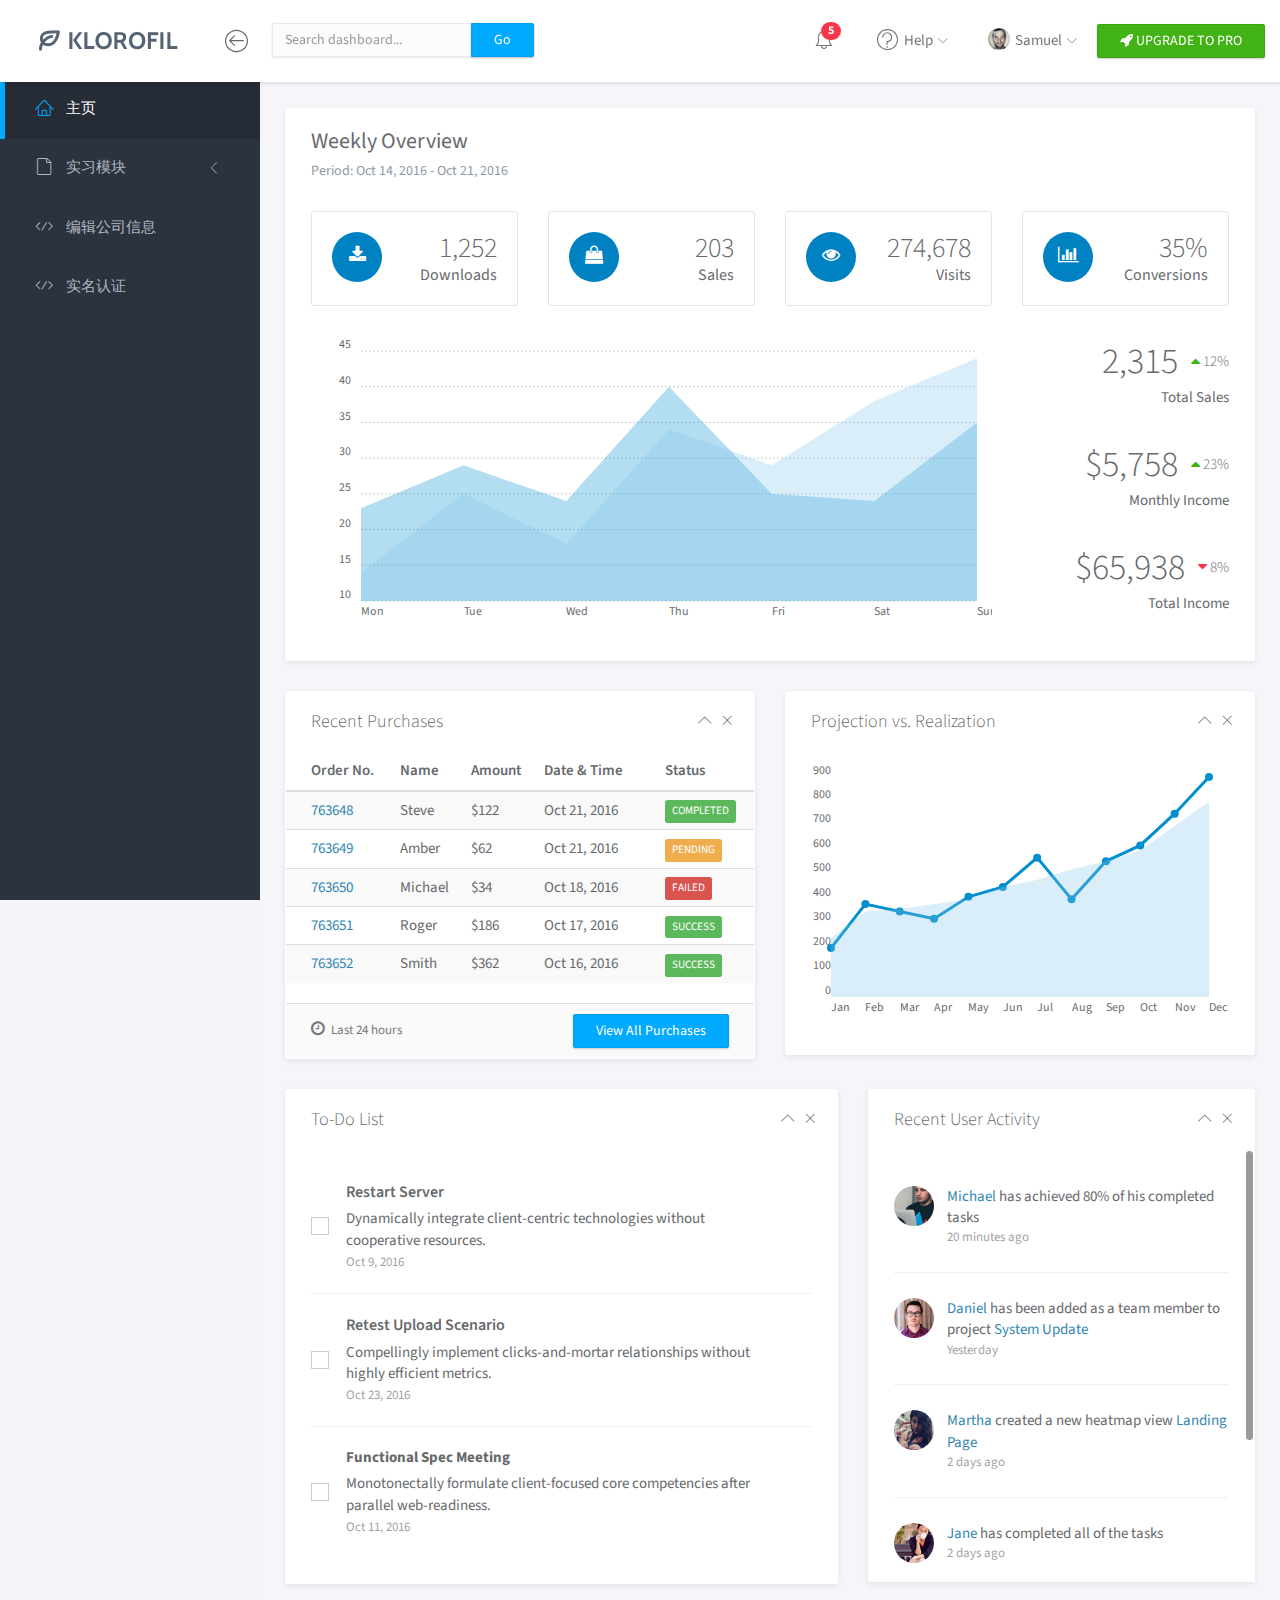
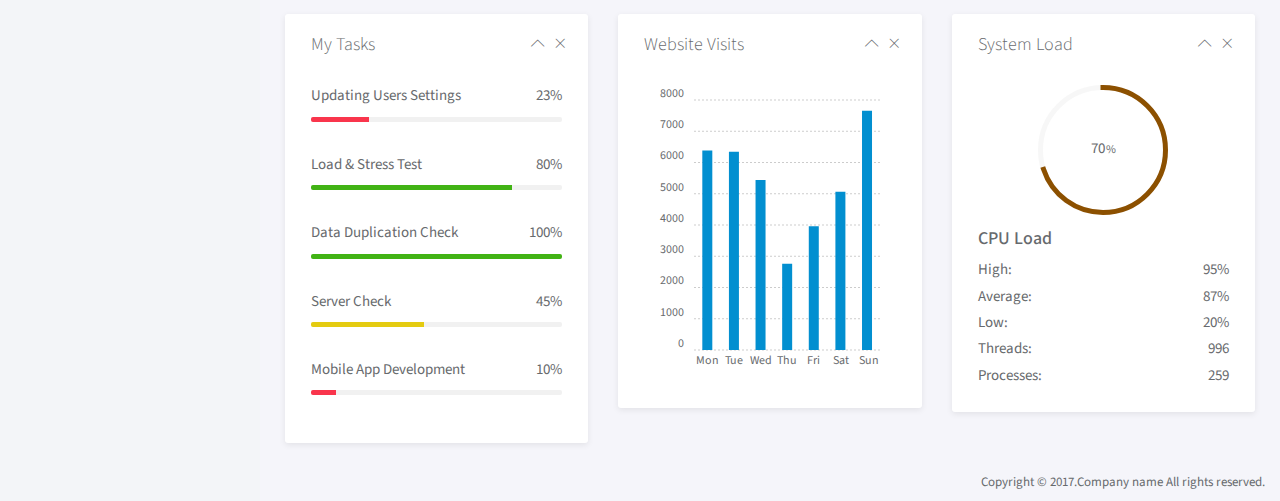
==== commit 96d0e745: "新增多个接口" ====
--- a/src/main/webapp/company/index.html
+++ b/src/main/webapp/company/index.html
@@ -90,24 +90,20 @@
 			<div class="sidebar-scroll">
 				<nav>
 					<ul class="nav">
-						<li><a href="index.html" class="active"><i class="lnr lnr-home"></i> <span>Dashboard</span></a></li>
-						<li><a href="elements.html" class=""><i class="lnr lnr-code"></i> <span>Elements</span></a></li>
-						<li><a href="charts.html" class=""><i class="lnr lnr-chart-bars"></i> <span>Charts</span></a></li>
-						<li><a href="panels.html" class=""><i class="lnr lnr-cog"></i> <span>Panels</span></a></li>
-						<li><a href="notifications.html" class=""><i class="lnr lnr-alarm"></i> <span>Notifications</span></a></li>
+						<li><a href="index.html" class="active"><i class="lnr lnr-home"></i> <span>主页</span></a></li>
+
 						<li>
-							<a href="#subPages" data-toggle="collapse" class="collapsed"><i class="lnr lnr-file-empty"></i> <span>Pages</span> <i class="icon-submenu lnr lnr-chevron-left"></i></a>
+							<a href="#subPages" data-toggle="collapse" class="collapsed"><i class="lnr lnr-file-empty"></i> <span>实习模块</span> <i class="icon-submenu lnr lnr-chevron-left"></i></a>
 							<div id="subPages" class="collapse ">
 								<ul class="nav">
-									<li><a href="page-profile.html" class="">Profile</a></li>
-									<li><a href="page-login.html" class="">Login</a></li>
-									<li><a href="page-lockscreen.html" class="">Lockscreen</a></li>
+									<li><a href="page-profile.html" class="">发布新实习信息</a></li>
+									<li><a href="page-login.html" class="">我的发布</a></li>
+									<li><a href="page-lockscreen.html" class="">实习申请</a></li>
 								</ul>
 							</div>
 						</li>
-						<li><a href="tables.html" class=""><i class="lnr lnr-dice"></i> <span>Tables</span></a></li>
-						<li><a href="typography.html" class=""><i class="lnr lnr-text-format"></i> <span>Typography</span></a></li>
-						<li><a href="icons.html" class=""><i class="lnr lnr-linearicons"></i> <span>Icons</span></a></li>
+						<li><a href="elements.html" class=""><i class="lnr lnr-code"></i> <span>编辑公司信息</span></a></li>
+						<li><a href="elements.html" class=""><i class="lnr lnr-code"></i> <span>实名认证</span></a></li>
 					</ul>
 				</nav>
 			</div>
